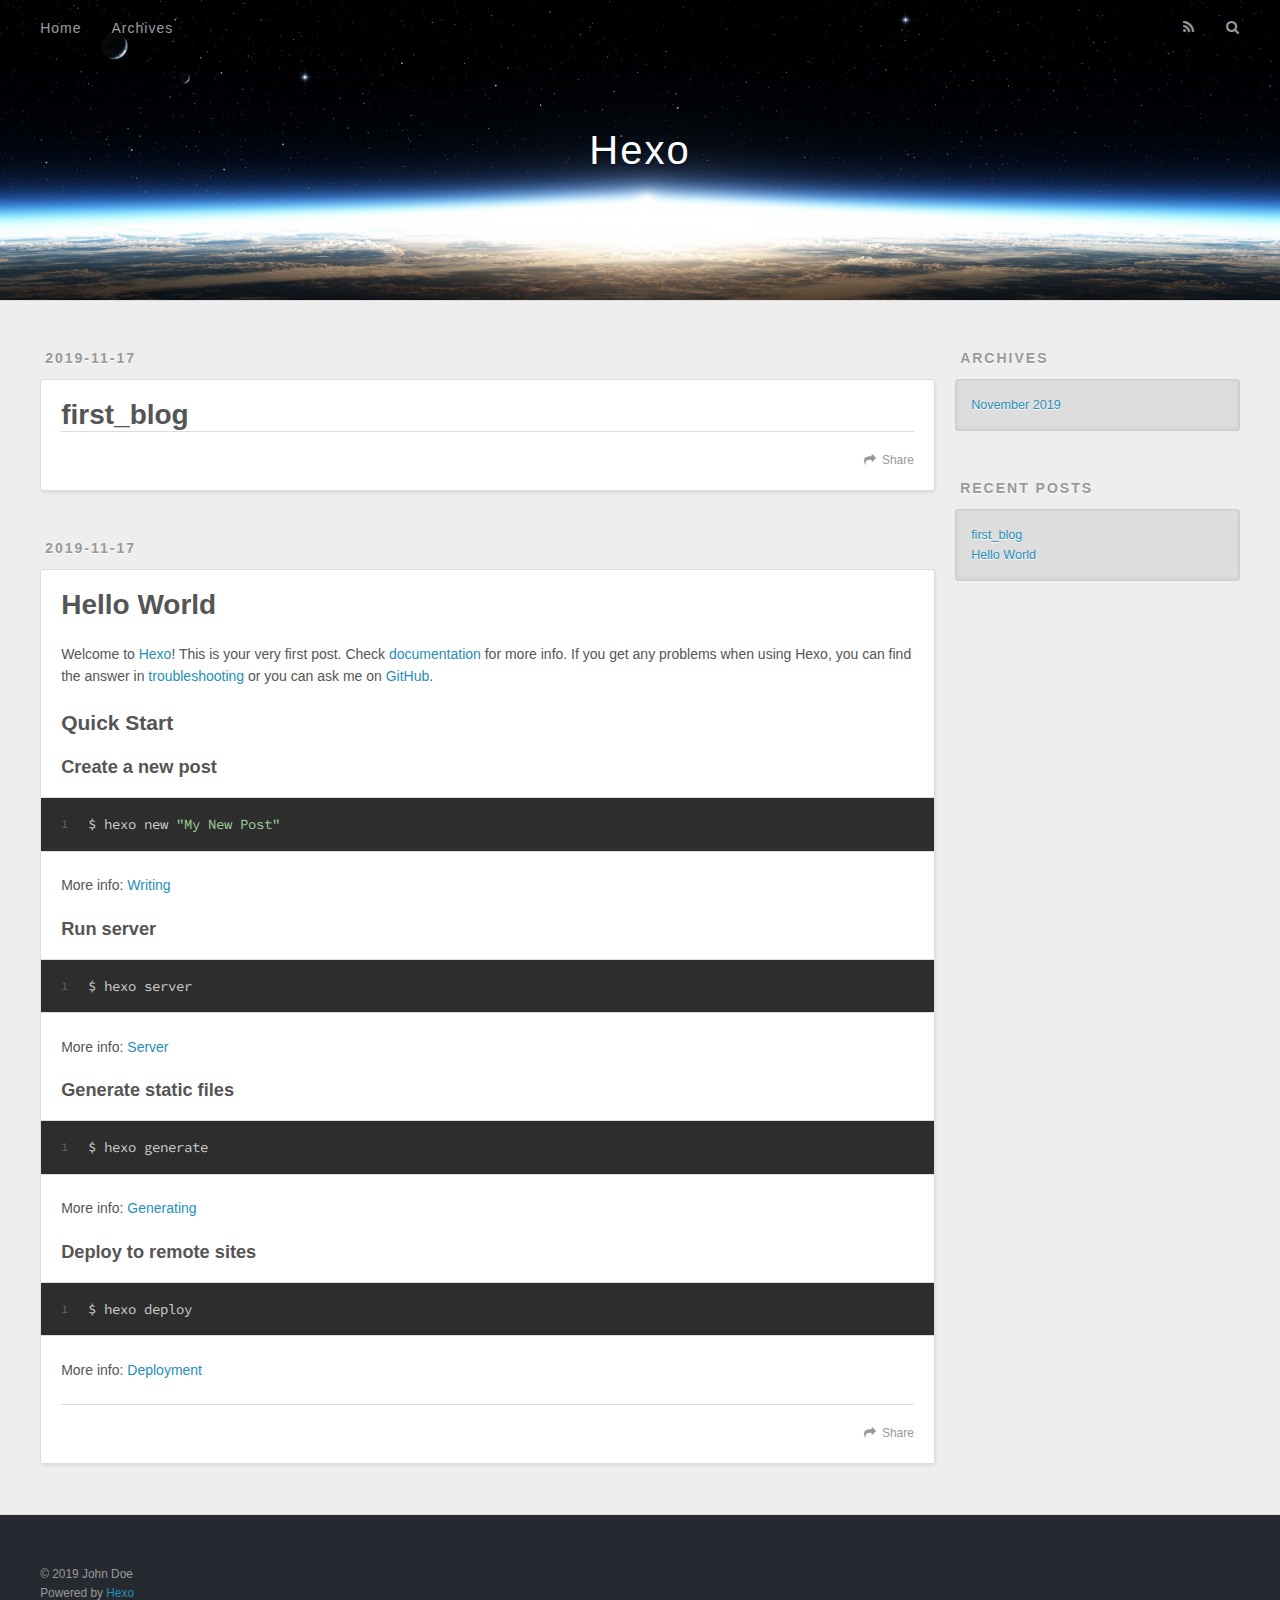
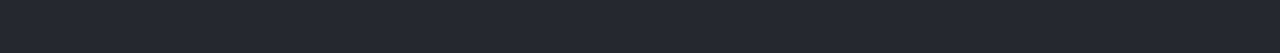
==== index.html @ aa7d90d6 "Site updated: 2019-11-17 22:08:41" ====
<!DOCTYPE html>
<html>
<head>
  <meta charset="utf-8">
  

  
  <title>Hexo</title>
  <meta name="viewport" content="width=device-width, initial-scale=1, maximum-scale=1">
  <meta property="og:type" content="website">
<meta property="og:title" content="Hexo">
<meta property="og:url" content="http:&#x2F;&#x2F;yoursite.com&#x2F;index.html">
<meta property="og:site_name" content="Hexo">
<meta property="og:locale" content="en">
<meta name="twitter:card" content="summary">
  
    <link rel="alternate" href="/atom.xml" title="Hexo" type="application/atom+xml">
  
  
    <link rel="icon" href="/favicon.png">
  
  
    <link href="//fonts.googleapis.com/css?family=Source+Code+Pro" rel="stylesheet" type="text/css">
  
  <link rel="stylesheet" href="/css/style.css">
</head>

<body>
  <div id="container">
    <div id="wrap">
      <header id="header">
  <div id="banner"></div>
  <div id="header-outer" class="outer">
    <div id="header-title" class="inner">
      <h1 id="logo-wrap">
        <a href="/" id="logo">Hexo</a>
      </h1>
      
    </div>
    <div id="header-inner" class="inner">
      <nav id="main-nav">
        <a id="main-nav-toggle" class="nav-icon"></a>
        
          <a class="main-nav-link" href="/">Home</a>
        
          <a class="main-nav-link" href="/archives">Archives</a>
        
      </nav>
      <nav id="sub-nav">
        
          <a id="nav-rss-link" class="nav-icon" href="/atom.xml" title="RSS Feed"></a>
        
        <a id="nav-search-btn" class="nav-icon" title="Search"></a>
      </nav>
      <div id="search-form-wrap">
        <form action="//google.com/search" method="get" accept-charset="UTF-8" class="search-form"><input type="search" name="q" class="search-form-input" placeholder="Search"><button type="submit" class="search-form-submit">&#xF002;</button><input type="hidden" name="sitesearch" value="http://yoursite.com"></form>
      </div>
    </div>
  </div>
</header>
      <div class="outer">
        <section id="main">
  
    <article id="post-first-blog" class="article article-type-post" itemscope itemprop="blogPost">
  <div class="article-meta">
    <a href="/2019/11/17/first-blog/" class="article-date">
  <time datetime="2019-11-17T14:02:09.000Z" itemprop="datePublished">2019-11-17</time>
</a>
    
  </div>
  <div class="article-inner">
    
    
      <header class="article-header">
        
  
    <h1 itemprop="name">
      <a class="article-title" href="/2019/11/17/first-blog/">first_blog</a>
    </h1>
  

      </header>
    
    <div class="article-entry" itemprop="articleBody">
      
        
      
    </div>
    <footer class="article-footer">
      <a data-url="http://yoursite.com/2019/11/17/first-blog/" data-id="ck332sfw600000kv4h3gn9jow" class="article-share-link">Share</a>
      
      
    </footer>
  </div>
  
</article>


  
    <article id="post-hello-world" class="article article-type-post" itemscope itemprop="blogPost">
  <div class="article-meta">
    <a href="/2019/11/17/hello-world/" class="article-date">
  <time datetime="2019-11-17T09:10:53.852Z" itemprop="datePublished">2019-11-17</time>
</a>
    
  </div>
  <div class="article-inner">
    
    
      <header class="article-header">
        
  
    <h1 itemprop="name">
      <a class="article-title" href="/2019/11/17/hello-world/">Hello World</a>
    </h1>
  

      </header>
    
    <div class="article-entry" itemprop="articleBody">
      
        <p>Welcome to <a href="https://hexo.io/" target="_blank" rel="noopener">Hexo</a>! This is your very first post. Check <a href="https://hexo.io/docs/" target="_blank" rel="noopener">documentation</a> for more info. If you get any problems when using Hexo, you can find the answer in <a href="https://hexo.io/docs/troubleshooting.html" target="_blank" rel="noopener">troubleshooting</a> or you can ask me on <a href="https://github.com/hexojs/hexo/issues" target="_blank" rel="noopener">GitHub</a>.</p>
<h2 id="Quick-Start"><a href="#Quick-Start" class="headerlink" title="Quick Start"></a>Quick Start</h2><h3 id="Create-a-new-post"><a href="#Create-a-new-post" class="headerlink" title="Create a new post"></a>Create a new post</h3><figure class="highlight bash"><table><tr><td class="gutter"><pre><span class="line">1</span><br></pre></td><td class="code"><pre><span class="line">$ hexo new <span class="string">"My New Post"</span></span><br></pre></td></tr></table></figure>

<p>More info: <a href="https://hexo.io/docs/writing.html" target="_blank" rel="noopener">Writing</a></p>
<h3 id="Run-server"><a href="#Run-server" class="headerlink" title="Run server"></a>Run server</h3><figure class="highlight bash"><table><tr><td class="gutter"><pre><span class="line">1</span><br></pre></td><td class="code"><pre><span class="line">$ hexo server</span><br></pre></td></tr></table></figure>

<p>More info: <a href="https://hexo.io/docs/server.html" target="_blank" rel="noopener">Server</a></p>
<h3 id="Generate-static-files"><a href="#Generate-static-files" class="headerlink" title="Generate static files"></a>Generate static files</h3><figure class="highlight bash"><table><tr><td class="gutter"><pre><span class="line">1</span><br></pre></td><td class="code"><pre><span class="line">$ hexo generate</span><br></pre></td></tr></table></figure>

<p>More info: <a href="https://hexo.io/docs/generating.html" target="_blank" rel="noopener">Generating</a></p>
<h3 id="Deploy-to-remote-sites"><a href="#Deploy-to-remote-sites" class="headerlink" title="Deploy to remote sites"></a>Deploy to remote sites</h3><figure class="highlight bash"><table><tr><td class="gutter"><pre><span class="line">1</span><br></pre></td><td class="code"><pre><span class="line">$ hexo deploy</span><br></pre></td></tr></table></figure>

<p>More info: <a href="https://hexo.io/docs/one-command-deployment.html" target="_blank" rel="noopener">Deployment</a></p>

      
    </div>
    <footer class="article-footer">
      <a data-url="http://yoursite.com/2019/11/17/hello-world/" data-id="ck332sfwg00010kv4aw17hca2" class="article-share-link">Share</a>
      
      
    </footer>
  </div>
  
</article>


  


</section>
        
          <aside id="sidebar">
  
    

  
    

  
    
  
    
  <div class="widget-wrap">
    <h3 class="widget-title">Archives</h3>
    <div class="widget">
      <ul class="archive-list"><li class="archive-list-item"><a class="archive-list-link" href="/archives/2019/11/">November 2019</a></li></ul>
    </div>
  </div>


  
    
  <div class="widget-wrap">
    <h3 class="widget-title">Recent Posts</h3>
    <div class="widget">
      <ul>
        
          <li>
            <a href="/2019/11/17/first-blog/">first_blog</a>
          </li>
        
          <li>
            <a href="/2019/11/17/hello-world/">Hello World</a>
          </li>
        
      </ul>
    </div>
  </div>

  
</aside>
        
      </div>
      <footer id="footer">
  
  <div class="outer">
    <div id="footer-info" class="inner">
      &copy; 2019 John Doe<br>
      Powered by <a href="http://hexo.io/" target="_blank">Hexo</a>
    </div>
  </div>
</footer>
    </div>
    <nav id="mobile-nav">
  
    <a href="/" class="mobile-nav-link">Home</a>
  
    <a href="/archives" class="mobile-nav-link">Archives</a>
  
</nav>
    

<script src="//ajax.googleapis.com/ajax/libs/jquery/2.0.3/jquery.min.js"></script>


  <link rel="stylesheet" href="/fancybox/jquery.fancybox.css">
  <script src="/fancybox/jquery.fancybox.pack.js"></script>


<script src="/js/script.js"></script>



  </div>
</body>
</html>
---- css/style.css ----
body {
  width: 100%;
}
body:before,
body:after {
  content: "";
  display: table;
}
body:after {
  clear: both;
}
html,
body,
div,
span,
applet,
object,
iframe,
h1,
h2,
h3,
h4,
h5,
h6,
p,
blockquote,
pre,
a,
abbr,
acronym,
address,
big,
cite,
code,
del,
dfn,
em,
img,
ins,
kbd,
q,
s,
samp,
small,
strike,
strong,
sub,
sup,
tt,
var,
dl,
dt,
dd,
ol,
ul,
li,
fieldset,
form,
label,
legend,
table,
caption,
tbody,
tfoot,
thead,
tr,
th,
td {
  margin: 0;
  padding: 0;
  border: 0;
  outline: 0;
  font-weight: inherit;
  font-style: inherit;
  font-family: inherit;
  font-size: 100%;
  vertical-align: baseline;
}
body {
  line-height: 1;
  color: #000;
  background: #fff;
}
ol,
ul {
  list-style: none;
}
table {
  border-collapse: separate;
  border-spacing: 0;
  vertical-align: middle;
}
caption,
th,
td {
  text-align: left;
  font-weight: normal;
  vertical-align: middle;
}
a img {
  border: none;
}
input,
button {
  margin: 0;
  padding: 0;
}
input::-moz-focus-inner,
button::-moz-focus-inner {
  border: 0;
  padding: 0;
}
@font-face {
  font-family: FontAwesome;
  font-style: normal;
  font-weight: normal;
  src: url("fonts/fontawesome-webfont.eot?v=#4.0.3");
  src: url("fonts/fontawesome-webfont.eot?#iefix&v=#4.0.3") format("embedded-opentype"), url("fonts/fontawesome-webfont.woff?v=#4.0.3") format("woff"), url("fonts/fontawesome-webfont.ttf?v=#4.0.3") format("truetype"), url("fonts/fontawesome-webfont.svg#fontawesomeregular?v=#4.0.3") format("svg");
}
html,
body,
#container {
  height: 100%;
}
body {
  background: #eee;
  font: 14px -apple-system, BlinkMacSystemFont, "Segoe UI", "Roboto", "Oxygen", "Ubuntu", "Cantarell", "Fira Sans", "Droid Sans", "Helvetica Neue", sans-serif;
  -webkit-text-size-adjust: 100%;
}
.outer {
  max-width: 1220px;
  margin: 0 auto;
  padding: 0 20px;
}
.outer:before,
.outer:after {
  content: "";
  display: table;
}
.outer:after {
  clear: both;
}
.inner {
  display: inline;
  float: left;
  width: 98.33333333333333%;
  margin: 0 0.833333333333333%;
}
.left,
.alignleft {
  float: left;
}
.right,
.alignright {
  float: right;
}
.clear {
  clear: both;
}
#container {
  position: relative;
}
.mobile-nav-on {
  overflow: hidden;
}
#wrap {
  height: 100%;
  width: 100%;
  position: absolute;
  top: 0;
  left: 0;
  -webkit-transition: 0.2s ease-out;
  -moz-transition: 0.2s ease-out;
  -ms-transition: 0.2s ease-out;
  transition: 0.2s ease-out;
  z-index: 1;
  background: #eee;
}
.mobile-nav-on #wrap {
  left: 280px;
}
@media screen and (min-width: 768px) {
  #main {
    display: inline;
    float: left;
    width: 73.33333333333333%;
    margin: 0 0.833333333333333%;
  }
}
.article-date,
.article-category-link,
.archive-year,
.widget-title {
  text-decoration: none;
  text-transform: uppercase;
  letter-spacing: 2px;
  color: #999;
  margin-bottom: 1em;
  margin-left: 5px;
  line-height: 1em;
  text-shadow: 0 1px #fff;
  font-weight: bold;
}
.article-inner,
.archive-article-inner {
  background: #fff;
  -webkit-box-shadow: 1px 2px 3px #ddd;
  box-shadow: 1px 2px 3px #ddd;
  border: 1px solid #ddd;
  border-radius: 3px;
}
.article-entry h1,
.widget h1 {
  font-size: 2em;
}
.article-entry h2,
.widget h2 {
  font-size: 1.5em;
}
.article-entry h3,
.widget h3 {
  font-size: 1.3em;
}
.article-entry h4,
.widget h4 {
  font-size: 1.2em;
}
.article-entry h5,
.widget h5 {
  font-size: 1em;
}
.article-entry h6,
.widget h6 {
  font-size: 1em;
  color: #999;
}
.article-entry hr,
.widget hr {
  border: 1px dashed #ddd;
}
.article-entry strong,
.widget strong {
  font-weight: bold;
}
.article-entry em,
.widget em,
.article-entry cite,
.widget cite {
  font-style: italic;
}
.article-entry sup,
.widget sup,
.article-entry sub,
.widget sub {
  font-size: 0.75em;
  line-height: 0;
  position: relative;
  vertical-align: baseline;
}
.article-entry sup,
.widget sup {
  top: -0.5em;
}
.article-entry sub,
.widget sub {
  bottom: -0.2em;
}
.article-entry small,
.widget small {
  font-size: 0.85em;
}
.article-entry acronym,
.widget acronym,
.article-entry abbr,
.widget abbr {
  border-bottom: 1px dotted;
}
.article-entry ul,
.widget ul,
.article-entry ol,
.widget ol,
.article-entry dl,
.widget dl {
  margin: 0 20px;
  line-height: 1.6em;
}
.article-entry ul ul,
.widget ul ul,
.article-entry ol ul,
.widget ol ul,
.article-entry ul ol,
.widget ul ol,
.article-entry ol ol,
.widget ol ol {
  margin-top: 0;
  margin-bottom: 0;
}
.article-entry ul,
.widget ul {
  list-style: disc;
}
.article-entry ol,
.widget ol {
  list-style: decimal;
}
.article-entry dt,
.widget dt {
  font-weight: bold;
}
#header {
  height: 300px;
  position: relative;
  border-bottom: 1px solid #ddd;
}
#header:before,
#header:after {
  content: "";
  position: absolute;
  left: 0;
  right: 0;
  height: 40px;
}
#header:before {
  top: 0;
  background: -webkit-linear-gradient(rgba(0,0,0,0.2), transparent);
  background: -moz-linear-gradient(rgba(0,0,0,0.2), transparent);
  background: -ms-linear-gradient(rgba(0,0,0,0.2), transparent);
  background: linear-gradient(rgba(0,0,0,0.2), transparent);
}
#header:after {
  bottom: 0;
  background: -webkit-linear-gradient(transparent, rgba(0,0,0,0.2));
  background: -moz-linear-gradient(transparent, rgba(0,0,0,0.2));
  background: -ms-linear-gradient(transparent, rgba(0,0,0,0.2));
  background: linear-gradient(transparent, rgba(0,0,0,0.2));
}
#header-outer {
  height: 100%;
  position: relative;
}
#header-inner {
  position: relative;
  overflow: hidden;
}
#banner {
  position: absolute;
  top: 0;
  left: 0;
  width: 100%;
  height: 100%;
  background: url("images/banner.jpg") center #000;
  -webkit-background-size: cover;
  -moz-background-size: cover;
  background-size: cover;
  z-index: -1;
}
#header-title {
  text-align: center;
  height: 40px;
  position: absolute;
  top: 50%;
  left: 0;
  margin-top: -20px;
}
#logo,
#subtitle {
  text-decoration: none;
  color: #fff;
  font-weight: 300;
  text-shadow: 0 1px 4px rgba(0,0,0,0.3);
}
#logo {
  font-size: 40px;
  line-height: 40px;
  letter-spacing: 2px;
}
#subtitle {
  font-size: 16px;
  line-height: 16px;
  letter-spacing: 1px;
}
#subtitle-wrap {
  margin-top: 16px;
}
#main-nav {
  float: left;
  margin-left: -15px;
}
.nav-icon,
.main-nav-link {
  float: left;
  color: #fff;
  opacity: 0.6;
  text-decoration: none;
  text-shadow: 0 1px rgba(0,0,0,0.2);
  -webkit-transition: opacity 0.2s;
  -moz-transition: opacity 0.2s;
  -ms-transition: opacity 0.2s;
  transition: opacity 0.2s;
  display: block;
  padding: 20px 15px;
}
.nav-icon:hover,
.main-nav-link:hover {
  opacity: 1;
}
.nav-icon {
  font-family: FontAwesome;
  text-align: center;
  font-size: 14px;
  width: 14px;
  height: 14px;
  padding: 20px 15px;
  position: relative;
  cursor: pointer;
}
.main-nav-link {
  font-weight: 300;
  letter-spacing: 1px;
}
@media screen and (max-width: 479px) {
  .main-nav-link {
    display: none;
  }
}
#main-nav-toggle {
  display: none;
}
#main-nav-toggle:before {
  content: "\f0c9";
}
@media screen and (max-width: 479px) {
  #main-nav-toggle {
    display: block;
  }
}
#sub-nav {
  float: right;
  margin-right: -15px;
}
#nav-rss-link:before {
  content: "\f09e";
}
#nav-search-btn:before {
  content: "\f002";
}
#search-form-wrap {
  position: absolute;
  top: 15px;
  width: 150px;
  height: 30px;
  right: -150px;
  opacity: 0;
  -webkit-transition: 0.2s ease-out;
  -moz-transition: 0.2s ease-out;
  -ms-transition: 0.2s ease-out;
  transition: 0.2s ease-out;
}
#search-form-wrap.on {
  opacity: 1;
  right: 0;
}
@media screen and (max-width: 479px) {
  #search-form-wrap {
    width: 100%;
    right: -100%;
  }
}
.search-form {
  position: absolute;
  top: 0;
  left: 0;
  right: 0;
  background: #fff;
  padding: 5px 15px;
  border-radius: 15px;
  -webkit-box-shadow: 0 0 10px rgba(0,0,0,0.3);
  box-shadow: 0 0 10px rgba(0,0,0,0.3);
}
.search-form-input {
  border: none;
  background: none;
  color: #555;
  width: 100%;
  font: 13px -apple-system, BlinkMacSystemFont, "Segoe UI", "Roboto", "Oxygen", "Ubuntu", "Cantarell", "Fira Sans", "Droid Sans", "Helvetica Neue", sans-serif;
  outline: none;
}
.search-form-input::-webkit-search-results-decoration,
.search-form-input::-webkit-search-cancel-button {
  -webkit-appearance: none;
}
.search-form-submit {
  position: absolute;
  top: 50%;
  right: 10px;
  margin-top: -7px;
  font: 13px FontAwesome;
  border: none;
  background: none;
  color: #bbb;
  cursor: pointer;
}
.search-form-submit:hover,
.search-form-submit:focus {
  color: #777;
}
.article {
  margin: 50px 0;
}
.article-inner {
  overflow: hidden;
}
.article-meta:before,
.article-meta:after {
  content: "";
  display: table;
}
.article-meta:after {
  clear: both;
}
.article-date {
  float: left;
}
.article-category {
  float: left;
  line-height: 1em;
  color: #ccc;
  text-shadow: 0 1px #fff;
  margin-left: 8px;
}
.article-category:before {
  content: "\2022";
}
.article-category-link {
  margin: 0 12px 1em;
}
.article-header {
  padding: 20px 20px 0;
}
.article-title {
  text-decoration: none;
  font-size: 2em;
  font-weight: bold;
  color: #555;
  line-height: 1.1em;
  -webkit-transition: color 0.2s;
  -moz-transition: color 0.2s;
  -ms-transition: color 0.2s;
  transition: color 0.2s;
}
a.article-title:hover {
  color: #258fb8;
}
.article-entry {
  color: #555;
  padding: 0 20px;
}
.article-entry:before,
.article-entry:after {
  content: "";
  display: table;
}
.article-entry:after {
  clear: both;
}
.article-entry p,
.article-entry table {
  line-height: 1.6em;
  margin: 1.6em 0;
}
.article-entry h1,
.article-entry h2,
.article-entry h3,
.article-entry h4,
.article-entry h5,
.article-entry h6 {
  font-weight: bold;
}
.article-entry h1,
.article-entry h2,
.article-entry h3,
.article-entry h4,
.article-entry h5,
.article-entry h6 {
  line-height: 1.1em;
  margin: 1.1em 0;
}
.article-entry a {
  color: #258fb8;
  text-decoration: none;
}
.article-entry a:hover {
  text-decoration: underline;
}
.article-entry ul,
.article-entry ol,
.article-entry dl {
  margin-top: 1.6em;
  margin-bottom: 1.6em;
}
.article-entry img,
.article-entry video {
  max-width: 100%;
  height: auto;
  display: block;
  margin: auto;
}
.article-entry iframe {
  border: none;
}
.article-entry table {
  width: 100%;
  border-collapse: collapse;
  border-spacing: 0;
}
.article-entry th {
  font-weight: bold;
  border-bottom: 3px solid #ddd;
  padding-bottom: 0.5em;
}
.article-entry td {
  border-bottom: 1px solid #ddd;
  padding: 10px 0;
}
.article-entry blockquote {
  font-family: Georgia, "Times New Roman", serif;
  font-size: 1.4em;
  margin: 1.6em 20px;
  text-align: center;
}
.article-entry blockquote footer {
  font-size: 14px;
  margin: 1.6em 0;
  font-family: -apple-system, BlinkMacSystemFont, "Segoe UI", "Roboto", "Oxygen", "Ubuntu", "Cantarell", "Fira Sans", "Droid Sans", "Helvetica Neue", sans-serif;
}
.article-entry blockquote footer cite:before {
  content: "—";
  padding: 0 0.5em;
}
.article-entry .pullquote {
  text-align: left;
  width: 45%;
  margin: 0;
}
.article-entry .pullquote.left {
  margin-left: 0.5em;
  margin-right: 1em;
}
.article-entry .pullquote.right {
  margin-right: 0.5em;
  margin-left: 1em;
}
.article-entry .caption {
  color: #999;
  display: block;
  font-size: 0.9em;
  margin-top: 0.5em;
  position: relative;
  text-align: center;
}
.article-entry .video-container {
  position: relative;
  padding-top: 56.25%;
  height: 0;
  overflow: hidden;
}
.article-entry .video-container iframe,
.article-entry .video-container object,
.article-entry .video-container embed {
  position: absolute;
  top: 0;
  left: 0;
  width: 100%;
  height: 100%;
  margin-top: 0;
}
.article-more-link a {
  display: inline-block;
  line-height: 1em;
  padding: 6px 15px;
  border-radius: 15px;
  background: #eee;
  color: #999;
  text-shadow: 0 1px #fff;
  text-decoration: none;
}
.article-more-link a:hover {
  background: #258fb8;
  color: #fff;
  text-decoration: none;
  text-shadow: 0 1px #1e7293;
}
.article-footer {
  font-size: 0.85em;
  line-height: 1.6em;
  border-top: 1px solid #ddd;
  padding-top: 1.6em;
  margin: 0 20px 20px;
}
.article-footer:before,
.article-footer:after {
  content: "";
  display: table;
}
.article-footer:after {
  clear: both;
}
.article-footer a {
  color: #999;
  text-decoration: none;
}
.article-footer a:hover {
  color: #555;
}
.article-tag-list-item {
  float: left;
  margin-right: 10px;
}
.article-tag-list-link:before {
  content: "#";
}
.article-comment-link {
  float: right;
}
.article-comment-link:before {
  content: "\f075";
  font-family: FontAwesome;
  padding-right: 8px;
}
.article-share-link {
  cursor: pointer;
  float: right;
  margin-left: 20px;
}
.article-share-link:before {
  content: "\f064";
  font-family: FontAwesome;
  padding-right: 6px;
}
#article-nav {
  position: relative;
}
#article-nav:before,
#article-nav:after {
  content: "";
  display: table;
}
#article-nav:after {
  clear: both;
}
@media screen and (min-width: 768px) {
  #article-nav {
    margin: 50px 0;
  }
  #article-nav:before {
    width: 8px;
    height: 8px;
    position: absolute;
    top: 50%;
    left: 50%;
    margin-top: -4px;
    margin-left: -4px;
    content: "";
    border-radius: 50%;
    background: #ddd;
    -webkit-box-shadow: 0 1px 2px #fff;
    box-shadow: 0 1px 2px #fff;
  }
}
.article-nav-link-wrap {
  text-decoration: none;
  text-shadow: 0 1px #fff;
  color: #999;
  -webkit-box-sizing: border-box;
  -moz-box-sizing: border-box;
  box-sizing: border-box;
  margin-top: 50px;
  text-align: center;
  display: block;
}
.article-nav-link-wrap:hover {
  color: #555;
}
@media screen and (min-width: 768px) {
  .article-nav-link-wrap {
    width: 50%;
    margin-top: 0;
  }
}
@media screen and (min-width: 768px) {
  #article-nav-newer {
    float: left;
    text-align: right;
    padding-right: 20px;
  }
}
@media screen and (min-width: 768px) {
  #article-nav-older {
    float: right;
    text-align: left;
    padding-left: 20px;
  }
}
.article-nav-caption {
  text-transform: uppercase;
  letter-spacing: 2px;
  color: #ddd;
  line-height: 1em;
  font-weight: bold;
}
#article-nav-newer .article-nav-caption {
  margin-right: -2px;
}
.article-nav-title {
  font-size: 0.85em;
  line-height: 1.6em;
  margin-top: 0.5em;
}
.article-share-box {
  position: absolute;
  display: none;
  background: #fff;
  -webkit-box-shadow: 1px 2px 10px rgba(0,0,0,0.2);
  box-shadow: 1px 2px 10px rgba(0,0,0,0.2);
  border-radius: 3px;
  margin-left: -145px;
  overflow: hidden;
  z-index: 1;
}
.article-share-box.on {
  display: block;
}
.article-share-input {
  width: 100%;
  background: none;
  -webkit-box-sizing: border-box;
  -moz-box-sizing: border-box;
  box-sizing: border-box;
  font: 14px -apple-system, BlinkMacSystemFont, "Segoe UI", "Roboto", "Oxygen", "Ubuntu", "Cantarell", "Fira Sans", "Droid Sans", "Helvetica Neue", sans-serif;
  padding: 0 15px;
  color: #555;
  outline: none;
  border: 1px solid #ddd;
  border-radius: 3px 3px 0 0;
  height: 36px;
  line-height: 36px;
}
.article-share-links {
  background: #eee;
}
.article-share-links:before,
.article-share-links:after {
  content: "";
  display: table;
}
.article-share-links:after {
  clear: both;
}
.article-share-twitter,
.article-share-facebook,
.article-share-pinterest,
.article-share-google {
  width: 50px;
  height: 36px;
  display: block;
  float: left;
  position: relative;
  color: #999;
  text-shadow: 0 1px #fff;
}
.article-share-twitter:before,
.article-share-facebook:before,
.article-share-pinterest:before,
.article-share-google:before {
  font-size: 20px;
  font-family: FontAwesome;
  width: 20px;
  height: 20px;
  position: absolute;
  top: 50%;
  left: 50%;
  margin-top: -10px;
  margin-left: -10px;
  text-align: center;
}
.article-share-twitter:hover,
.article-share-facebook:hover,
.article-share-pinterest:hover,
.article-share-google:hover {
  color: #fff;
}
.article-share-twitter:before {
  content: "\f099";
}
.article-share-twitter:hover {
  background: #00aced;
  text-shadow: 0 1px #008abe;
}
.article-share-facebook:before {
  content: "\f09a";
}
.article-share-facebook:hover {
  background: #3b5998;
  text-shadow: 0 1px #2f477a;
}
.article-share-pinterest:before {
  content: "\f0d2";
}
.article-share-pinterest:hover {
  background: #cb2027;
  text-shadow: 0 1px #a21a1f;
}
.article-share-google:before {
  content: "\f0d5";
}
.article-share-google:hover {
  background: #dd4b39;
  text-shadow: 0 1px #be3221;
}
.article-gallery {
  background: #000;
  position: relative;
}
.article-gallery-photos {
  position: relative;
  overflow: hidden;
}
.article-gallery-img {
  display: none;
  max-width: 100%;
}
.article-gallery-img:first-child {
  display: block;
}
.article-gallery-img.loaded {
  position: absolute;
  display: block;
}
.article-gallery-img img {
  display: block;
  max-width: 100%;
  margin: 0 auto;
}
#comments {
  background: #fff;
  -webkit-box-shadow: 1px 2px 3px #ddd;
  box-shadow: 1px 2px 3px #ddd;
  padding: 20px;
  border: 1px solid #ddd;
  border-radius: 3px;
  margin: 50px 0;
}
#comments a {
  color: #258fb8;
}
.archives-wrap {
  margin: 50px 0;
}
.archives:before,
.archives:after {
  content: "";
  display: table;
}
.archives:after {
  clear: both;
}
.archive-year-wrap {
  margin-bottom: 1em;
}
.archives {
  -webkit-column-gap: 10px;
  -moz-column-gap: 10px;
  column-gap: 10px;
}
@media screen and (min-width: 480px) and (max-width: 767px) {
  .archives {
    -webkit-column-count: 2;
    -moz-column-count: 2;
    column-count: 2;
  }
}
@media screen and (min-width: 768px) {
  .archives {
    -webkit-column-count: 3;
    -moz-column-count: 3;
    column-count: 3;
  }
}
.archive-article {
  -webkit-column-break-inside: avoid;
  page-break-inside: avoid;
  overflow: hidden;
  break-inside: avoid-column;
}
.archive-article-inner {
  padding: 10px;
  margin-bottom: 15px;
}
.archive-article-title {
  text-decoration: none;
  font-weight: bold;
  color: #555;
  -webkit-transition: color 0.2s;
  -moz-transition: color 0.2s;
  -ms-transition: color 0.2s;
  transition: color 0.2s;
  line-height: 1.6em;
}
.archive-article-title:hover {
  color: #258fb8;
}
.archive-article-footer {
  margin-top: 1em;
}
.archive-article-date {
  color: #999;
  text-decoration: none;
  font-size: 0.85em;
  line-height: 1em;
  margin-bottom: 0.5em;
  display: block;
}
#page-nav {
  margin: 50px auto;
  background: #fff;
  -webkit-box-shadow: 1px 2px 3px #ddd;
  box-shadow: 1px 2px 3px #ddd;
  border: 1px solid #ddd;
  border-radius: 3px;
  text-align: center;
  color: #999;
  overflow: hidden;
}
#page-nav:before,
#page-nav:after {
  content: "";
  display: table;
}
#page-nav:after {
  clear: both;
}
#page-nav a,
#page-nav span {
  padding: 10px 20px;
  line-height: 1;
  height: 2ex;
}
#page-nav a {
  color: #999;
  text-decoration: none;
}
#page-nav a:hover {
  background: #999;
  color: #fff;
}
#page-nav .prev {
  float: left;
}
#page-nav .next {
  float: right;
}
#page-nav .page-number {
  display: inline-block;
}
@media screen and (max-width: 479px) {
  #page-nav .page-number {
    display: none;
  }
}
#page-nav .current {
  color: #555;
  font-weight: bold;
}
#page-nav .space {
  color: #ddd;
}
#footer {
  background: #262a30;
  padding: 50px 0;
  border-top: 1px solid #ddd;
  color: #999;
}
#footer a {
  color: #258fb8;
  text-decoration: none;
}
#footer a:hover {
  text-decoration: underline;
}
#footer-info {
  line-height: 1.6em;
  font-size: 0.85em;
}
.article-entry pre,
.article-entry .highlight {
  background: #2d2d2d;
  margin: 0 -20px;
  padding: 15px 20px;
  border-style: solid;
  border-color: #ddd;
  border-width: 1px 0;
  overflow: auto;
  color: #ccc;
  line-height: 22.400000000000002px;
}
.article-entry .highlight .gutter pre,
.article-entry .gist .gist-file .gist-data .line-numbers {
  color: #666;
  font-size: 0.85em;
}
.article-entry pre,
.article-entry code {
  font-family: "Source Code Pro", Consolas, Monaco, Menlo, Consolas, monospace;
}
.article-entry code {
  background: #eee;
  text-shadow: 0 1px #fff;
  padding: 0 0.3em;
}
.article-entry pre code {
  background: none;
  text-shadow: none;
  padding: 0;
}
.article-entry .highlight pre {
  border: none;
  margin: 0;
  padding: 0;
}
.article-entry .highlight table {
  margin: 0;
  width: auto;
}
.article-entry .highlight td {
  border: none;
  padding: 0;
}
.article-entry .highlight figcaption {
  font-size: 0.85em;
  color: #999;
  line-height: 1em;
  margin-bottom: 1em;
}
.article-entry .highlight figcaption:before,
.article-entry .highlight figcaption:after {
  content: "";
  display: table;
}
.article-entry .highlight figcaption:after {
  clear: both;
}
.article-entry .highlight figcaption a {
  float: right;
}
.article-entry .highlight .gutter pre {
  text-align: right;
  padding-right: 20px;
}
.article-entry .highlight .line {
  height: 22.400000000000002px;
}
.article-entry .highlight .line.marked {
  background: #515151;
}
.article-entry .gist {
  margin: 0 -20px;
  border-style: solid;
  border-color: #ddd;
  border-width: 1px 0;
  background: #2d2d2d;
  padding: 15px 20px 15px 0;
}
.article-entry .gist .gist-file {
  border: none;
  font-family: "Source Code Pro", Consolas, Monaco, Menlo, Consolas, monospace;
  margin: 0;
}
.article-entry .gist .gist-file .gist-data {
  background: none;
  border: none;
}
.article-entry .gist .gist-file .gist-data .line-numbers {
  background: none;
  border: none;
  padding: 0 20px 0 0;
}
.article-entry .gist .gist-file .gist-data .line-data {
  padding: 0 !important;
}
.article-entry .gist .gist-file .highlight {
  margin: 0;
  padding: 0;
  border: none;
}
.article-entry .gist .gist-file .gist-meta {
  background: #2d2d2d;
  color: #999;
  font: 0.85em -apple-system, BlinkMacSystemFont, "Segoe UI", "Roboto", "Oxygen", "Ubuntu", "Cantarell", "Fira Sans", "Droid Sans", "Helvetica Neue", sans-serif;
  text-shadow: 0 0;
  padding: 0;
  margin-top: 1em;
  margin-left: 20px;
}
.article-entry .gist .gist-file .gist-meta a {
  color: #258fb8;
  font-weight: normal;
}
.article-entry .gist .gist-file .gist-meta a:hover {
  text-decoration: underline;
}
pre .comment,
pre .title {
  color: #999;
}
pre .variable,
pre .attribute,
pre .tag,
pre .regexp,
pre .ruby .constant,
pre .xml .tag .title,
pre .xml .pi,
pre .xml .doctype,
pre .html .doctype,
pre .css .id,
pre .css .class,
pre .css .pseudo {
  color: #f2777a;
}
pre .number,
pre .preprocessor,
pre .built_in,
pre .literal,
pre .params,
pre .constant {
  color: #f99157;
}
pre .class,
pre .ruby .class .title,
pre .css .rules .attribute {
  color: #9c9;
}
pre .string,
pre .value,
pre .inheritance,
pre .header,
pre .ruby .symbol,
pre .xml .cdata {
  color: #9c9;
}
pre .css .hexcolor {
  color: #6cc;
}
pre .function,
pre .python .decorator,
pre .python .title,
pre .ruby .function .title,
pre .ruby .title .keyword,
pre .perl .sub,
pre .javascript .title,
pre .coffeescript .title {
  color: #69c;
}
pre .keyword,
pre .javascript .function {
  color: #c9c;
}
@media screen and (max-width: 479px) {
  #mobile-nav {
    position: absolute;
    top: 0;
    left: 0;
    width: 280px;
    height: 100%;
    background: #191919;
    border-right: 1px solid #fff;
  }
}
@media screen and (max-width: 479px) {
  .mobile-nav-link {
    display: block;
    color: #999;
    text-decoration: none;
    padding: 15px 20px;
    font-weight: bold;
  }
  .mobile-nav-link:hover {
    color: #fff;
  }
}
@media screen and (min-width: 768px) {
  #sidebar {
    display: inline;
    float: left;
    width: 23.333333333333332%;
    margin: 0 0.833333333333333%;
  }
}
.widget-wrap {
  margin: 50px 0;
}
.widget {
  color: #777;
  text-shadow: 0 1px #fff;
  background: #ddd;
  -webkit-box-shadow: 0 -1px 4px #ccc inset;
  box-shadow: 0 -1px 4px #ccc inset;
  border: 1px solid #ccc;
  padding: 15px;
  border-radius: 3px;
}
.widget a {
  color: #258fb8;
  text-decoration: none;
}
.widget a:hover {
  text-decoration: underline;
}
.widget ul ul,
.widget ol ul,
.widget dl ul,
.widget ul ol,
.widget ol ol,
.widget dl ol,
.widget ul dl,
.widget ol dl,
.widget dl dl {
  margin-left: 15px;
  list-style: disc;
}
.widget {
  line-height: 1.6em;
  word-wrap: break-word;
  font-size: 0.9em;
}
.widget ul,
.widget ol {
  list-style: none;
  margin: 0;
}
.widget ul ul,
.widget ol ul,
.widget ul ol,
.widget ol ol {
  margin: 0 20px;
}
.widget ul ul,
.widget ol ul {
  list-style: disc;
}
.widget ul ol,
.widget ol ol {
  list-style: decimal;
}
.category-list-count,
.tag-list-count,
.archive-list-count {
  padding-left: 5px;
  color: #999;
  font-size: 0.85em;
}
.category-list-count:before,
.tag-list-count:before,
.archive-list-count:before {
  content: "(";
}
.category-list-count:after,
.tag-list-count:after,
.archive-list-count:after {
  content: ")";
}
.tagcloud a {
  margin-right: 5px;
  display: inline-block;
}
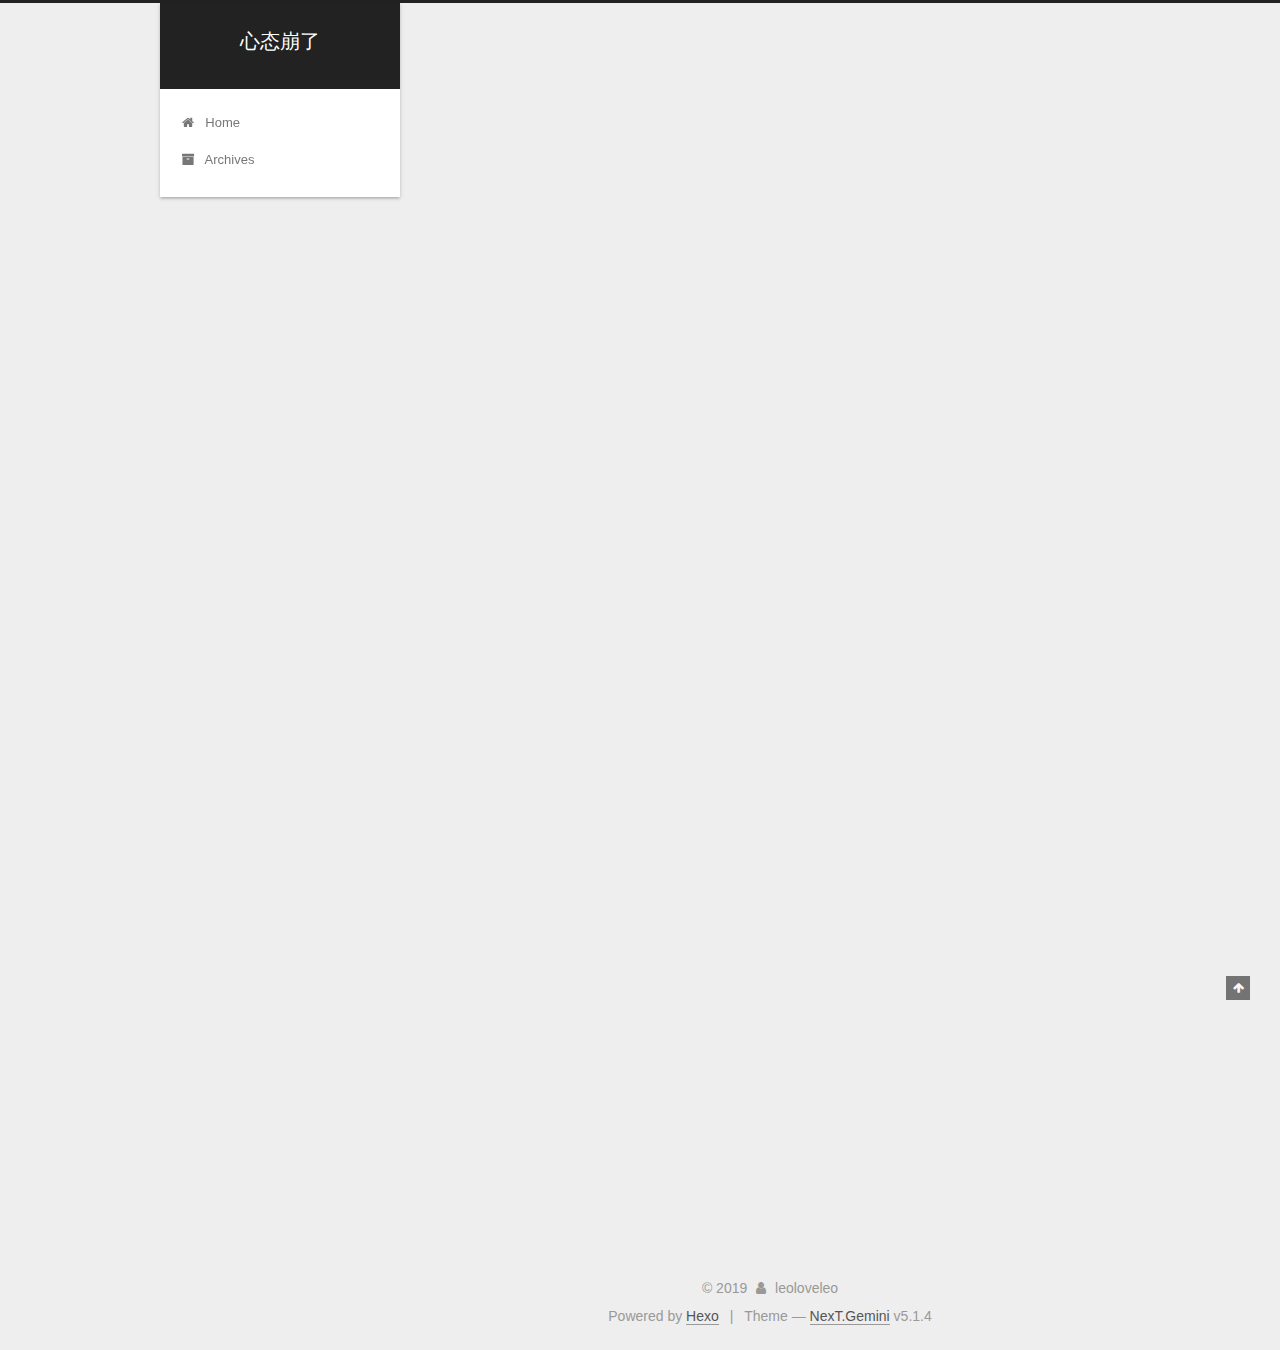
==== commit eaf6426d: "Site updated: 2019-11-17 23:42:50" ====
--- a/index.html
+++ b/index.html
@@ -1,227 +1,745 @@
 <!DOCTYPE html>
-<html>
+
+
+
+  
+
+
+<html class="theme-next gemini use-motion" lang="zh">
 <head>
-  <meta charset="utf-8">
-  
-
-  
-  <title>Hexo</title>
-  <meta name="viewport" content="width=device-width, initial-scale=1, maximum-scale=1">
-  <meta property="og:type" content="website">
-<meta property="og:title" content="Hexo">
+  <meta charset="UTF-8"/>
+<meta http-equiv="X-UA-Compatible" content="IE=edge" />
+<meta name="viewport" content="width=device-width, initial-scale=1, maximum-scale=1"/>
+<meta name="theme-color" content="#222">
+
+
+
+
+
+
+
+
+
+<meta http-equiv="Cache-Control" content="no-transform" />
+<meta http-equiv="Cache-Control" content="no-siteapp" />
+
+
+
+
+
+
+
+
+
+
+
+
+
+
+
+
+  
+  
+  <link href="/lib/fancybox/source/jquery.fancybox.css?v=2.1.5" rel="stylesheet" type="text/css" />
+
+
+
+
+
+
+
+<link href="/lib/font-awesome/css/font-awesome.min.css?v=4.6.2" rel="stylesheet" type="text/css" />
+
+<link href="/css/main.css?v=5.1.4" rel="stylesheet" type="text/css" />
+
+
+  <link rel="apple-touch-icon" sizes="180x180" href="/images/apple-touch-icon-next.png?v=5.1.4">
+
+
+  <link rel="icon" type="image/png" sizes="32x32" href="/images/favicon-32x32-next.png?v=5.1.4">
+
+
+  <link rel="icon" type="image/png" sizes="16x16" href="/images/favicon-16x16-next.png?v=5.1.4">
+
+
+  <link rel="mask-icon" href="/images/logo.svg?v=5.1.4" color="#222">
+
+
+
+
+
+  <meta name="keywords" content="Hexo, NexT" />
+
+
+
+
+
+
+
+
+
+
+<meta property="og:type" content="website">
+<meta property="og:title" content="心态崩了">
 <meta property="og:url" content="http:&#x2F;&#x2F;yoursite.com&#x2F;index.html">
-<meta property="og:site_name" content="Hexo">
-<meta property="og:locale" content="en">
+<meta property="og:site_name" content="心态崩了">
+<meta property="og:locale" content="zh">
 <meta name="twitter:card" content="summary">
-  
-    <link rel="alternate" href="/atom.xml" title="Hexo" type="application/atom+xml">
-  
-  
-    <link rel="icon" href="/favicon.png">
-  
-  
-    <link href="//fonts.googleapis.com/css?family=Source+Code+Pro" rel="stylesheet" type="text/css">
-  
-  <link rel="stylesheet" href="/css/style.css">
+
+
+
+<script type="text/javascript" id="hexo.configurations">
+  var NexT = window.NexT || {};
+  var CONFIG = {
+    root: '/',
+    scheme: 'Gemini',
+    version: '5.1.4',
+    sidebar: {"position":"left","display":"post","offset":12,"b2t":false,"scrollpercent":false,"onmobile":false},
+    fancybox: true,
+    tabs: true,
+    motion: {"enable":true,"async":false,"transition":{"post_block":"fadeIn","post_header":"slideDownIn","post_body":"slideDownIn","coll_header":"slideLeftIn","sidebar":"slideUpIn"}},
+    duoshuo: {
+      userId: '0',
+      author: 'Author'
+    },
+    algolia: {
+      applicationID: '',
+      apiKey: '',
+      indexName: '',
+      hits: {"per_page":10},
+      labels: {"input_placeholder":"Search for Posts","hits_empty":"We didn't find any results for the search: ${query}","hits_stats":"${hits} results found in ${time} ms"}
+    }
+  };
+</script>
+
+
+
+  <link rel="canonical" href="http://yoursite.com/"/>
+
+
+
+
+
+  <title>心态崩了</title>
+  
+
+
+
+
+
+
+
+
 </head>
 
-<body>
-  <div id="container">
-    <div id="wrap">
-      <header id="header">
-  <div id="banner"></div>
-  <div id="header-outer" class="outer">
-    <div id="header-title" class="inner">
-      <h1 id="logo-wrap">
-        <a href="/" id="logo">Hexo</a>
-      </h1>
-      
+<body itemscope itemtype="http://schema.org/WebPage" lang="zh">
+
+  
+  
+    
+  
+
+  <div class="container sidebar-position-left 
+  page-home">
+    <div class="headband"></div>
+
+    <header id="header" class="header" itemscope itemtype="http://schema.org/WPHeader">
+      <div class="header-inner"><div class="site-brand-wrapper">
+  <div class="site-meta ">
+    
+
+    <div class="custom-logo-site-title">
+      <a href="/"  class="brand" rel="start">
+        <span class="logo-line-before"><i></i></span>
+        <span class="site-title">心态崩了</span>
+        <span class="logo-line-after"><i></i></span>
+      </a>
     </div>
-    <div id="header-inner" class="inner">
-      <nav id="main-nav">
-        <a id="main-nav-toggle" class="nav-icon"></a>
-        
-          <a class="main-nav-link" href="/">Home</a>
-        
-          <a class="main-nav-link" href="/archives">Archives</a>
-        
-      </nav>
-      <nav id="sub-nav">
-        
-          <a id="nav-rss-link" class="nav-icon" href="/atom.xml" title="RSS Feed"></a>
-        
-        <a id="nav-search-btn" class="nav-icon" title="Search"></a>
-      </nav>
-      <div id="search-form-wrap">
-        <form action="//google.com/search" method="get" accept-charset="UTF-8" class="search-form"><input type="search" name="q" class="search-form-input" placeholder="Search"><button type="submit" class="search-form-submit">&#xF002;</button><input type="hidden" name="sitesearch" value="http://yoursite.com"></form>
-      </div>
+      
+        <p class="site-subtitle"></p>
+      
+  </div>
+
+  <div class="site-nav-toggle">
+    <button>
+      <span class="btn-bar"></span>
+      <span class="btn-bar"></span>
+      <span class="btn-bar"></span>
+    </button>
+  </div>
+</div>
+
+<nav class="site-nav">
+  
+
+  
+    <ul id="menu" class="menu">
+      
+        
+        <li class="menu-item menu-item-home">
+          <a href="/%20" rel="section">
+            
+              <i class="menu-item-icon fa fa-fw fa-home"></i> <br />
+            
+            Home
+          </a>
+        </li>
+      
+        
+        <li class="menu-item menu-item-archives">
+          <a href="/archives/%20" rel="section">
+            
+              <i class="menu-item-icon fa fa-fw fa-archive"></i> <br />
+            
+            Archives
+          </a>
+        </li>
+      
+
+      
+    </ul>
+  
+
+  
+</nav>
+
+
+
+ </div>
+    </header>
+
+    <main id="main" class="main">
+      <div class="main-inner">
+        <div class="content-wrap">
+          <div id="content" class="content">
+            
+  <section id="posts" class="posts-expand">
+    
+      
+
+  
+
+  
+  
+  
+
+  <article class="post post-type-normal" itemscope itemtype="http://schema.org/Article">
+  
+  
+  
+  <div class="post-block">
+    <link itemprop="mainEntityOfPage" href="http://yoursite.com/2019/11/17/first-blog/">
+
+    <span hidden itemprop="author" itemscope itemtype="http://schema.org/Person">
+      <meta itemprop="name" content="leoloveleo">
+      <meta itemprop="description" content="">
+      <meta itemprop="image" content="/images/avatar.gif">
+    </span>
+
+    <span hidden itemprop="publisher" itemscope itemtype="http://schema.org/Organization">
+      <meta itemprop="name" content="心态崩了">
+    </span>
+
+    
+      <header class="post-header">
+
+        
+        
+          <h1 class="post-title" itemprop="name headline">
+                
+                <a class="post-title-link" href="/2019/11/17/first-blog/" itemprop="url">first_blog</a></h1>
+        
+
+        <div class="post-meta">
+          <span class="post-time">
+            
+              <span class="post-meta-item-icon">
+                <i class="fa fa-calendar-o"></i>
+              </span>
+              
+                <span class="post-meta-item-text">Posted on</span>
+              
+              <time title="Post created" itemprop="dateCreated datePublished" datetime="2019-11-17T22:02:09+08:00">
+                2019-11-17
+              </time>
+            
+
+            
+
+            
+          </span>
+
+          
+
+          
+            
+          
+
+          
+          
+
+          
+
+          
+
+          
+
+        </div>
+      </header>
+    
+
+    
+    
+    
+    <div class="post-body" itemprop="articleBody">
+
+      
+      
+
+      
+        
+          
+            
+          
+        
+      
+    </div>
+    
+    
+    
+
+    
+
+    
+
+    
+
+    <footer class="post-footer">
+      
+
+      
+
+      
+
+      
+      
+        <div class="post-eof"></div>
+      
+    </footer>
+  </div>
+  
+  
+  
+  </article>
+
+
+    
+      
+
+  
+
+  
+  
+  
+
+  <article class="post post-type-normal" itemscope itemtype="http://schema.org/Article">
+  
+  
+  
+  <div class="post-block">
+    <link itemprop="mainEntityOfPage" href="http://yoursite.com/2019/11/17/hello-world/">
+
+    <span hidden itemprop="author" itemscope itemtype="http://schema.org/Person">
+      <meta itemprop="name" content="leoloveleo">
+      <meta itemprop="description" content="">
+      <meta itemprop="image" content="/images/avatar.gif">
+    </span>
+
+    <span hidden itemprop="publisher" itemscope itemtype="http://schema.org/Organization">
+      <meta itemprop="name" content="心态崩了">
+    </span>
+
+    
+      <header class="post-header">
+
+        
+        
+          <h1 class="post-title" itemprop="name headline">
+                
+                <a class="post-title-link" href="/2019/11/17/hello-world/" itemprop="url">Hello World</a></h1>
+        
+
+        <div class="post-meta">
+          <span class="post-time">
+            
+              <span class="post-meta-item-icon">
+                <i class="fa fa-calendar-o"></i>
+              </span>
+              
+                <span class="post-meta-item-text">Posted on</span>
+              
+              <time title="Post created" itemprop="dateCreated datePublished" datetime="2019-11-17T17:10:53+08:00">
+                2019-11-17
+              </time>
+            
+
+            
+
+            
+          </span>
+
+          
+
+          
+            
+          
+
+          
+          
+
+          
+
+          
+
+          
+
+        </div>
+      </header>
+    
+
+    
+    
+    
+    <div class="post-body" itemprop="articleBody">
+
+      
+      
+
+      
+        
+          
+            <p>Welcome to <a href="https://hexo.io/" target="_blank" rel="noopener">Hexo</a>! This is your very first post. Check <a href="https://hexo.io/docs/" target="_blank" rel="noopener">documentation</a> for more info. If you get any problems when using Hexo, you can find the answer in <a href="https://hexo.io/docs/troubleshooting.html" target="_blank" rel="noopener">troubleshooting</a> or you can ask me on <a href="https://github.com/hexojs/hexo/issues" target="_blank" rel="noopener">GitHub</a>.</p>
+<h2 id="Quick-Start"><a href="#Quick-Start" class="headerlink" title="Quick Start"></a>Quick Start</h2><h3 id="Create-a-new-post"><a href="#Create-a-new-post" class="headerlink" title="Create a new post"></a>Create a new post</h3><figure class="highlight bash"><table><tr><td class="gutter"><pre><span class="line">1</span><br></pre></td><td class="code"><pre><span class="line">$ hexo new <span class="string">"My New Post"</span></span><br></pre></td></tr></table></figure>
+
+<p>More info: <a href="https://hexo.io/docs/writing.html" target="_blank" rel="noopener">Writing</a></p>
+<h3 id="Run-server"><a href="#Run-server" class="headerlink" title="Run server"></a>Run server</h3><figure class="highlight bash"><table><tr><td class="gutter"><pre><span class="line">1</span><br></pre></td><td class="code"><pre><span class="line">$ hexo server</span><br></pre></td></tr></table></figure>
+
+<p>More info: <a href="https://hexo.io/docs/server.html" target="_blank" rel="noopener">Server</a></p>
+<h3 id="Generate-static-files"><a href="#Generate-static-files" class="headerlink" title="Generate static files"></a>Generate static files</h3><figure class="highlight bash"><table><tr><td class="gutter"><pre><span class="line">1</span><br></pre></td><td class="code"><pre><span class="line">$ hexo generate</span><br></pre></td></tr></table></figure>
+
+<p>More info: <a href="https://hexo.io/docs/generating.html" target="_blank" rel="noopener">Generating</a></p>
+<h3 id="Deploy-to-remote-sites"><a href="#Deploy-to-remote-sites" class="headerlink" title="Deploy to remote sites"></a>Deploy to remote sites</h3><figure class="highlight bash"><table><tr><td class="gutter"><pre><span class="line">1</span><br></pre></td><td class="code"><pre><span class="line">$ hexo deploy</span><br></pre></td></tr></table></figure>
+
+<p>More info: <a href="https://hexo.io/docs/one-command-deployment.html" target="_blank" rel="noopener">Deployment</a></p>
+
+          
+        
+      
+    </div>
+    
+    
+    
+
+    
+
+    
+
+    
+
+    <footer class="post-footer">
+      
+
+      
+
+      
+
+      
+      
+        <div class="post-eof"></div>
+      
+    </footer>
+  </div>
+  
+  
+  
+  </article>
+
+
+    
+  </section>
+
+  
+
+
+          </div>
+          
+
+
+          
+
+        </div>
+        
+          
+  
+  <div class="sidebar-toggle">
+    <div class="sidebar-toggle-line-wrap">
+      <span class="sidebar-toggle-line sidebar-toggle-line-first"></span>
+      <span class="sidebar-toggle-line sidebar-toggle-line-middle"></span>
+      <span class="sidebar-toggle-line sidebar-toggle-line-last"></span>
     </div>
   </div>
-</header>
-      <div class="outer">
-        <section id="main">
-  
-    <article id="post-first-blog" class="article article-type-post" itemscope itemprop="blogPost">
-  <div class="article-meta">
-    <a href="/2019/11/17/first-blog/" class="article-date">
-  <time datetime="2019-11-17T14:02:09.000Z" itemprop="datePublished">2019-11-17</time>
-</a>
-    
+
+  <aside id="sidebar" class="sidebar">
+    
+    <div class="sidebar-inner">
+
+      
+
+      
+
+      <section class="site-overview-wrap sidebar-panel sidebar-panel-active">
+        <div class="site-overview">
+          <div class="site-author motion-element" itemprop="author" itemscope itemtype="http://schema.org/Person">
+            
+              <p class="site-author-name" itemprop="name">leoloveleo</p>
+              <p class="site-description motion-element" itemprop="description"></p>
+          </div>
+
+          <nav class="site-state motion-element">
+
+            
+              <div class="site-state-item site-state-posts">
+              
+                <a href="/archives/%20%7C%7C%20archive">
+              
+                  <span class="site-state-item-count">2</span>
+                  <span class="site-state-item-name">posts</span>
+                </a>
+              </div>
+            
+
+            
+
+            
+
+          </nav>
+
+          
+
+          
+
+          
+          
+
+          
+          
+
+          
+
+        </div>
+      </section>
+
+      
+
+      
+
+    </div>
+  </aside>
+
+
+        
+      </div>
+    </main>
+
+    <footer id="footer" class="footer">
+      <div class="footer-inner">
+        <div class="copyright">&copy; <span itemprop="copyrightYear">2019</span>
+  <span class="with-love">
+    <i class="fa fa-user"></i>
+  </span>
+  <span class="author" itemprop="copyrightHolder">leoloveleo</span>
+
+  
+</div>
+
+
+  <div class="powered-by">Powered by <a class="theme-link" target="_blank" href="https://hexo.io">Hexo</a></div>
+
+
+
+  <span class="post-meta-divider">|</span>
+
+
+
+  <div class="theme-info">Theme &mdash; <a class="theme-link" target="_blank" href="https://github.com/iissnan/hexo-theme-next">NexT.Gemini</a> v5.1.4</div>
+
+
+
+
+        
+
+
+
+
+
+
+
+        
+      </div>
+    </footer>
+
+    
+      <div class="back-to-top">
+        <i class="fa fa-arrow-up"></i>
+        
+      </div>
+    
+
+    
+
   </div>
-  <div class="article-inner">
-    
-    
-      <header class="article-header">
-        
-  
-    <h1 itemprop="name">
-      <a class="article-title" href="/2019/11/17/first-blog/">first_blog</a>
-    </h1>
-  
-
-      </header>
-    
-    <div class="article-entry" itemprop="articleBody">
-      
-        
-      
-    </div>
-    <footer class="article-footer">
-      <a data-url="http://yoursite.com/2019/11/17/first-blog/" data-id="ck332sfw600000kv4h3gn9jow" class="article-share-link">Share</a>
-      
-      
-    </footer>
-  </div>
-  
-</article>
-
-
-  
-    <article id="post-hello-world" class="article article-type-post" itemscope itemprop="blogPost">
-  <div class="article-meta">
-    <a href="/2019/11/17/hello-world/" class="article-date">
-  <time datetime="2019-11-17T09:10:53.852Z" itemprop="datePublished">2019-11-17</time>
-</a>
-    
-  </div>
-  <div class="article-inner">
-    
-    
-      <header class="article-header">
-        
-  
-    <h1 itemprop="name">
-      <a class="article-title" href="/2019/11/17/hello-world/">Hello World</a>
-    </h1>
-  
-
-      </header>
-    
-    <div class="article-entry" itemprop="articleBody">
-      
-        <p>Welcome to <a href="https://hexo.io/" target="_blank" rel="noopener">Hexo</a>! This is your very first post. Check <a href="https://hexo.io/docs/" target="_blank" rel="noopener">documentation</a> for more info. If you get any problems when using Hexo, you can find the answer in <a href="https://hexo.io/docs/troubleshooting.html" target="_blank" rel="noopener">troubleshooting</a> or you can ask me on <a href="https://github.com/hexojs/hexo/issues" target="_blank" rel="noopener">GitHub</a>.</p>
-<h2 id="Quick-Start"><a href="#Quick-Start" class="headerlink" title="Quick Start"></a>Quick Start</h2><h3 id="Create-a-new-post"><a href="#Create-a-new-post" class="headerlink" title="Create a new post"></a>Create a new post</h3><figure class="highlight bash"><table><tr><td class="gutter"><pre><span class="line">1</span><br></pre></td><td class="code"><pre><span class="line">$ hexo new <span class="string">"My New Post"</span></span><br></pre></td></tr></table></figure>
-
-<p>More info: <a href="https://hexo.io/docs/writing.html" target="_blank" rel="noopener">Writing</a></p>
-<h3 id="Run-server"><a href="#Run-server" class="headerlink" title="Run server"></a>Run server</h3><figure class="highlight bash"><table><tr><td class="gutter"><pre><span class="line">1</span><br></pre></td><td class="code"><pre><span class="line">$ hexo server</span><br></pre></td></tr></table></figure>
-
-<p>More info: <a href="https://hexo.io/docs/server.html" target="_blank" rel="noopener">Server</a></p>
-<h3 id="Generate-static-files"><a href="#Generate-static-files" class="headerlink" title="Generate static files"></a>Generate static files</h3><figure class="highlight bash"><table><tr><td class="gutter"><pre><span class="line">1</span><br></pre></td><td class="code"><pre><span class="line">$ hexo generate</span><br></pre></td></tr></table></figure>
-
-<p>More info: <a href="https://hexo.io/docs/generating.html" target="_blank" rel="noopener">Generating</a></p>
-<h3 id="Deploy-to-remote-sites"><a href="#Deploy-to-remote-sites" class="headerlink" title="Deploy to remote sites"></a>Deploy to remote sites</h3><figure class="highlight bash"><table><tr><td class="gutter"><pre><span class="line">1</span><br></pre></td><td class="code"><pre><span class="line">$ hexo deploy</span><br></pre></td></tr></table></figure>
-
-<p>More info: <a href="https://hexo.io/docs/one-command-deployment.html" target="_blank" rel="noopener">Deployment</a></p>
-
-      
-    </div>
-    <footer class="article-footer">
-      <a data-url="http://yoursite.com/2019/11/17/hello-world/" data-id="ck332sfwg00010kv4aw17hca2" class="article-share-link">Share</a>
-      
-      
-    </footer>
-  </div>
-  
-</article>
-
-
-  
-
-
-</section>
-        
-          <aside id="sidebar">
-  
-    
-
-  
-    
-
-  
-    
-  
-    
-  <div class="widget-wrap">
-    <h3 class="widget-title">Archives</h3>
-    <div class="widget">
-      <ul class="archive-list"><li class="archive-list-item"><a class="archive-list-link" href="/archives/2019/11/">November 2019</a></li></ul>
-    </div>
-  </div>
-
-
-  
-    
-  <div class="widget-wrap">
-    <h3 class="widget-title">Recent Posts</h3>
-    <div class="widget">
-      <ul>
-        
-          <li>
-            <a href="/2019/11/17/first-blog/">first_blog</a>
-          </li>
-        
-          <li>
-            <a href="/2019/11/17/hello-world/">Hello World</a>
-          </li>
-        
-      </ul>
-    </div>
-  </div>
-
-  
-</aside>
-        
-      </div>
-      <footer id="footer">
-  
-  <div class="outer">
-    <div id="footer-info" class="inner">
-      &copy; 2019 John Doe<br>
-      Powered by <a href="http://hexo.io/" target="_blank">Hexo</a>
-    </div>
-  </div>
-</footer>
-    </div>
-    <nav id="mobile-nav">
-  
-    <a href="/" class="mobile-nav-link">Home</a>
-  
-    <a href="/archives" class="mobile-nav-link">Archives</a>
-  
-</nav>
-    
-
-<script src="//ajax.googleapis.com/ajax/libs/jquery/2.0.3/jquery.min.js"></script>
-
-
-  <link rel="stylesheet" href="/fancybox/jquery.fancybox.css">
-  <script src="/fancybox/jquery.fancybox.pack.js"></script>
-
-
-<script src="/js/script.js"></script>
-
-
-
-  </div>
+
+  
+
+<script type="text/javascript">
+  if (Object.prototype.toString.call(window.Promise) !== '[object Function]') {
+    window.Promise = null;
+  }
+</script>
+
+
+
+
+
+
+
+
+
+  
+
+
+
+
+
+
+
+
+
+
+
+
+  
+  
+    <script type="text/javascript" src="/lib/jquery/index.js?v=2.1.3"></script>
+  
+
+  
+  
+    <script type="text/javascript" src="/lib/fastclick/lib/fastclick.min.js?v=1.0.6"></script>
+  
+
+  
+  
+    <script type="text/javascript" src="/lib/jquery_lazyload/jquery.lazyload.js?v=1.9.7"></script>
+  
+
+  
+  
+    <script type="text/javascript" src="/lib/velocity/velocity.min.js?v=1.2.1"></script>
+  
+
+  
+  
+    <script type="text/javascript" src="/lib/velocity/velocity.ui.min.js?v=1.2.1"></script>
+  
+
+  
+  
+    <script type="text/javascript" src="/lib/fancybox/source/jquery.fancybox.pack.js?v=2.1.5"></script>
+  
+
+
+  
+
+
+  <script type="text/javascript" src="/js/src/utils.js?v=5.1.4"></script>
+
+  <script type="text/javascript" src="/js/src/motion.js?v=5.1.4"></script>
+
+
+
+  
+  
+
+
+  <script type="text/javascript" src="/js/src/affix.js?v=5.1.4"></script>
+
+  <script type="text/javascript" src="/js/src/schemes/pisces.js?v=5.1.4"></script>
+
+
+
+  
+
+  
+
+
+  <script type="text/javascript" src="/js/src/bootstrap.js?v=5.1.4"></script>
+
+
+
+  
+
+
+  
+
+
+
+
+	
+
+
+
+
+
+  
+
+
+
+
+
+  
+
+
+
+
+
+
+
+
+
+
+
+
+  
+
+
+
+
+
+  
+
+  
+
+  
+
+  
+  
+
+  
+
+  
+
+  
+
 </body>
-</html>+</html>
--- a/css/main.css
+++ b/css/main.css
@@ -0,0 +1,3123 @@
+/* normalize.css v3.0.2 | MIT License | git.io/normalize */
+html {
+  font-family: sans-serif; /* 1 */
+  -ms-text-size-adjust: 100%; /* 2 */
+  -webkit-text-size-adjust: 100%; /* 2 */
+}
+body {
+  margin: 0;
+}
+article,
+aside,
+details,
+figcaption,
+figure,
+footer,
+header,
+hgroup,
+main,
+menu,
+nav,
+section,
+summary {
+  display: block;
+}
+audio,
+canvas,
+progress,
+video {
+  display: inline-block; /* 1 */
+  vertical-align: baseline; /* 2 */
+}
+audio:not([controls]) {
+  display: none;
+  height: 0;
+}
+[hidden],
+template {
+  display: none;
+}
+a {
+  background-color: transparent;
+}
+a:active,
+a:hover {
+  outline: 0;
+}
+abbr[title] {
+  border-bottom: 1px dotted;
+}
+b,
+strong {
+  font-weight: bold;
+}
+dfn {
+  font-style: italic;
+}
+h1 {
+  font-size: 2em;
+  margin: 0.67em 0;
+}
+mark {
+  background: #ff0;
+  color: #000;
+}
+small {
+  font-size: 80%;
+}
+sub,
+sup {
+  font-size: 75%;
+  line-height: 0;
+  position: relative;
+  vertical-align: baseline;
+}
+sup {
+  top: -0.5em;
+}
+sub {
+  bottom: -0.25em;
+}
+img {
+  border: 0;
+}
+svg:not(:root) {
+  overflow: hidden;
+}
+figure {
+  margin: 1em 40px;
+}
+hr {
+  -moz-box-sizing: content-box;
+  box-sizing: content-box;
+  height: 0;
+}
+pre {
+  overflow: auto;
+}
+code,
+kbd,
+pre,
+samp {
+  font-family: monospace, monospace;
+  font-size: 1em;
+}
+button,
+input,
+optgroup,
+select,
+textarea {
+  color: inherit; /* 1 */
+  font: inherit; /* 2 */
+  margin: 0; /* 3 */
+}
+button {
+  overflow: visible;
+}
+button,
+select {
+  text-transform: none;
+}
+button,
+html input[type="button"],
+input[type="reset"],
+input[type="submit"] {
+  -webkit-appearance: button; /* 2 */
+  cursor: pointer; /* 3 */
+}
+button[disabled],
+html input[disabled] {
+  cursor: default;
+}
+button::-moz-focus-inner,
+input::-moz-focus-inner {
+  border: 0;
+  padding: 0;
+}
+input {
+  line-height: normal;
+}
+input[type="checkbox"],
+input[type="radio"] {
+  box-sizing: border-box; /* 1 */
+  padding: 0; /* 2 */
+}
+input[type="number"]::-webkit-inner-spin-button,
+input[type="number"]::-webkit-outer-spin-button {
+  height: auto;
+}
+input[type="search"] {
+  -webkit-appearance: textfield; /* 1 */
+  -moz-box-sizing: content-box;
+  -webkit-box-sizing: content-box; /* 2 */
+  box-sizing: content-box;
+}
+input[type="search"]::-webkit-search-cancel-button,
+input[type="search"]::-webkit-search-decoration {
+  -webkit-appearance: none;
+}
+fieldset {
+  border: 1px solid #c0c0c0;
+  margin: 0 2px;
+  padding: 0.35em 0.625em 0.75em;
+}
+legend {
+  border: 0; /* 1 */
+  padding: 0; /* 2 */
+}
+textarea {
+  overflow: auto;
+}
+optgroup {
+  font-weight: bold;
+}
+table {
+  border-collapse: collapse;
+  border-spacing: 0;
+}
+td,
+th {
+  padding: 0;
+}
+::selection {
+  background: #262a30;
+  color: #fff;
+}
+body {
+  position: relative;
+  font-family: 'Lato', "PingFang SC", "Microsoft YaHei", sans-serif;
+  font-size: 14px;
+  line-height: 2;
+  color: #555;
+  background: #eee;
+}
+@media (max-width: 767px) {
+  body {
+    padding-right: 0 !important;
+  }
+}
+@media (min-width: 768px) and (max-width: 991px) {
+  body {
+    padding-right: 0 !important;
+  }
+}
+@media (min-width: 1600px) {
+  body {
+    font-size: 16px;
+  }
+}
+h1,
+h2,
+h3,
+h4,
+h5,
+h6 {
+  margin: 0;
+  padding: 0;
+  font-weight: bold;
+  line-height: 1.5;
+  font-family: 'Lato', "PingFang SC", "Microsoft YaHei", sans-serif;
+}
+h2,
+h3,
+h4,
+h5,
+h6 {
+  margin: 20px 0 15px;
+}
+h1 {
+  font-size: 22px;
+}
+@media (max-width: 767px) {
+  h1 {
+    font-size: 18px;
+  }
+}
+h2 {
+  font-size: 20px;
+}
+@media (max-width: 767px) {
+  h2 {
+    font-size: 16px;
+  }
+}
+h3 {
+  font-size: 18px;
+}
+@media (max-width: 767px) {
+  h3 {
+    font-size: 14px;
+  }
+}
+h4 {
+  font-size: 16px;
+}
+@media (max-width: 767px) {
+  h4 {
+    font-size: 12px;
+  }
+}
+h5 {
+  font-size: 14px;
+}
+@media (max-width: 767px) {
+  h5 {
+    font-size: 10px;
+  }
+}
+h6 {
+  font-size: 12px;
+}
+@media (max-width: 767px) {
+  h6 {
+    font-size: 8px;
+  }
+}
+p {
+  margin: 0 0 20px 0;
+}
+a {
+  color: #555;
+  text-decoration: none;
+  outline: none;
+  border-bottom: 1px solid #999;
+  word-wrap: break-word;
+}
+a:hover {
+  color: #222;
+  border-bottom-color: #222;
+}
+blockquote {
+  margin: 0;
+  padding: 0;
+}
+img {
+  display: block;
+  margin: auto;
+  max-width: 100%;
+  height: auto;
+}
+hr {
+  margin: 40px 0;
+  height: 3px;
+  border: none;
+  background-color: #ddd;
+  background-image: repeating-linear-gradient(-45deg, #fff, #fff 4px, transparent 4px, transparent 8px);
+}
+blockquote {
+  padding: 0 15px;
+  color: #666;
+  border-left: 4px solid #ddd;
+}
+blockquote cite::before {
+  content: "-";
+  padding: 0 5px;
+}
+dt {
+  font-weight: 700;
+}
+dd {
+  margin: 0;
+  padding: 0;
+}
+kbd {
+  border: 1px solid #ccc;
+  border-radius: 0.2em;
+  box-shadow: 0.1em 0.1em 0.2em rgba(0,0,0,0.1);
+  background-color: #f9f9f9;
+  font-family: inherit;
+  background-image: -webkit-linear-gradient(top, #eee, #fff, #eee);
+  padding: 0.1em 0.3em;
+  white-space: nowrap;
+}
+.text-left {
+  text-align: left;
+}
+.text-center {
+  text-align: center;
+}
+.text-right {
+  text-align: right;
+}
+.text-justify {
+  text-align: justify;
+}
+.text-nowrap {
+  white-space: nowrap;
+}
+.text-lowercase {
+  text-transform: lowercase;
+}
+.text-uppercase {
+  text-transform: uppercase;
+}
+.text-capitalize {
+  text-transform: capitalize;
+}
+.center-block {
+  display: block;
+  margin-left: auto;
+  margin-right: auto;
+}
+.clearfix:before,
+.clearfix:after {
+  content: " ";
+  display: table;
+}
+.clearfix:after {
+  clear: both;
+}
+.pullquote {
+  width: 45%;
+}
+.pullquote.left {
+  float: left;
+  margin-left: 5px;
+  margin-right: 10px;
+}
+.pullquote.right {
+  float: right;
+  margin-left: 10px;
+  margin-right: 5px;
+}
+.affix.affix.affix {
+  position: fixed;
+}
+.translation {
+  margin-top: -20px;
+  font-size: 14px;
+  color: #999;
+}
+.scrollbar-measure {
+  width: 100px;
+  height: 100px;
+  overflow: scroll;
+  position: absolute;
+  top: -9999px;
+}
+.use-motion .motion-element {
+  opacity: 0;
+}
+table {
+  margin: 20px 0;
+  width: 100%;
+  border-collapse: collapse;
+  border-spacing: 0;
+  border: 1px solid #ddd;
+  font-size: 14px;
+  table-layout: fixed;
+  word-wrap: break-all;
+}
+table>tbody>tr:nth-of-type(odd) {
+  background-color: #f9f9f9;
+}
+table>tbody>tr:hover {
+  background-color: #f5f5f5;
+}
+caption,
+th,
+td {
+  padding: 8px;
+  text-align: left;
+  vertical-align: middle;
+  font-weight: normal;
+}
+th,
+td {
+  border-bottom: 3px solid #ddd;
+  border-right: 1px solid #eee;
+}
+th {
+  padding-bottom: 10px;
+  font-weight: 700;
+}
+td {
+  border-bottom-width: 1px;
+}
+html,
+body {
+  height: 100%;
+}
+.container {
+  position: relative;
+  min-height: 100%;
+}
+.header-inner {
+  margin: 0 auto;
+  padding: 100px 0 70px;
+  width: calc(100% - 252px);
+}
+@media (min-width: 1600px) {
+  .container .header-inner {
+    width: 900px;
+  }
+}
+.main {
+  padding-bottom: 150px;
+}
+.main-inner {
+  margin: 0 auto;
+  width: calc(100% - 252px);
+}
+@media (min-width: 1600px) {
+  .container .main-inner {
+    width: 900px;
+  }
+}
+.footer {
+  position: absolute;
+  left: 0;
+  bottom: 0;
+  width: 100%;
+  min-height: 50px;
+}
+.footer-inner {
+  box-sizing: border-box;
+  margin: 20px auto;
+  width: calc(100% - 252px);
+}
+@media (min-width: 1600px) {
+  .container .footer-inner {
+    width: 900px;
+  }
+}
+pre,
+.highlight {
+  overflow: auto;
+  margin: 20px 0;
+  padding: 0;
+  font-size: 13px;
+  color: #4d4d4c;
+  background: #f7f7f7;
+  line-height: 1.6;
+}
+pre,
+code {
+  font-family: consolas, Menlo, "PingFang SC", "Microsoft YaHei", monospace;
+}
+code {
+  padding: 2px 4px;
+  word-wrap: break-word;
+  color: #555;
+  background: #eee;
+  border-radius: 3px;
+  font-size: 13px;
+}
+pre {
+  padding: 10px;
+}
+pre code {
+  padding: 0;
+  color: #4d4d4c;
+  background: none;
+  text-shadow: none;
+}
+.highlight {
+  border-radius: 1px;
+}
+.highlight pre {
+  border: none;
+  margin: 0;
+  padding: 10px 0;
+}
+.highlight table {
+  margin: 0;
+  width: auto;
+  border: none;
+}
+.highlight td {
+  border: none;
+  padding: 0;
+}
+.highlight figcaption {
+  font-size: 1em;
+  color: #4d4d4c;
+  line-height: 1em;
+  margin-bottom: 1em;
+}
+.highlight figcaption:before,
+.highlight figcaption:after {
+  content: " ";
+  display: table;
+}
+.highlight figcaption:after {
+  clear: both;
+}
+.highlight figcaption a {
+  float: right;
+  color: #4d4d4c;
+}
+.highlight figcaption a:hover {
+  border-bottom-color: #4d4d4c;
+}
+.highlight .gutter pre {
+  padding-left: 10px;
+  padding-right: 10px;
+  color: #869194;
+  text-align: right;
+  background-color: #eff2f3;
+}
+.highlight .code pre {
+  width: 100%;
+  padding-left: 10px;
+  padding-right: 10px;
+  background-color: #f7f7f7;
+}
+.highlight .line {
+  height: 20px;
+}
+.gutter {
+  -webkit-user-select: none;
+  -moz-user-select: none;
+  -ms-user-select: none;
+  user-select: none;
+}
+.gist table {
+  width: auto;
+}
+.gist table td {
+  border: none;
+}
+pre .deletion {
+  background: #fdd;
+}
+pre .addition {
+  background: #dfd;
+}
+pre .meta {
+  color: #8959a8;
+}
+pre .comment {
+  color: #8e908c;
+}
+pre .variable,
+pre .attribute,
+pre .tag,
+pre .regexp,
+pre .ruby .constant,
+pre .xml .tag .title,
+pre .xml .pi,
+pre .xml .doctype,
+pre .html .doctype,
+pre .css .id,
+pre .css .class,
+pre .css .pseudo {
+  color: #c82829;
+}
+pre .number,
+pre .preprocessor,
+pre .built_in,
+pre .literal,
+pre .params,
+pre .constant,
+pre .command {
+  color: #f5871f;
+}
+pre .ruby .class .title,
+pre .css .rules .attribute,
+pre .string,
+pre .value,
+pre .inheritance,
+pre .header,
+pre .ruby .symbol,
+pre .xml .cdata,
+pre .special,
+pre .number,
+pre .formula {
+  color: #718c00;
+}
+pre .title,
+pre .css .hexcolor {
+  color: #3e999f;
+}
+pre .function,
+pre .python .decorator,
+pre .python .title,
+pre .ruby .function .title,
+pre .ruby .title .keyword,
+pre .perl .sub,
+pre .javascript .title,
+pre .coffeescript .title {
+  color: #4271ae;
+}
+pre .keyword,
+pre .javascript .function {
+  color: #8959a8;
+}
+.full-image.full-image.full-image.full-image {
+  border: none;
+  max-width: 100%;
+  width: auto;
+  margin: 20px auto 25px;
+}
+@media (min-width: 992px) {
+  .full-image.full-image.full-image.full-image {
+    max-width: none;
+    width: 118%;
+    margin: 0 -9%;
+  }
+}
+.blockquote-center,
+.page-home .post-type-quote blockquote,
+.page-post-detail .post-type-quote blockquote {
+  position: relative;
+  margin: 40px 0;
+  padding: 0;
+  border-left: none;
+  text-align: center;
+}
+.blockquote-center::before,
+.page-home .post-type-quote blockquote::before,
+.page-post-detail .post-type-quote blockquote::before,
+.blockquote-center::after,
+.page-home .post-type-quote blockquote::after,
+.page-post-detail .post-type-quote blockquote::after {
+  position: absolute;
+  content: ' ';
+  display: block;
+  width: 100%;
+  height: 24px;
+  opacity: 0.2;
+  background-repeat: no-repeat;
+  background-position: 0 -6px;
+  background-size: 22px 22px;
+}
+.blockquote-center::before,
+.page-home .post-type-quote blockquote::before,
+.page-post-detail .post-type-quote blockquote::before {
+  top: -20px;
+  background-image: url("../images/quote-l.svg");
+  border-top: 1px solid #ccc;
+}
+.blockquote-center::after,
+.page-home .post-type-quote blockquote::after,
+.page-post-detail .post-type-quote blockquote::after {
+  bottom: -20px;
+  background-image: url("../images/quote-r.svg");
+  border-bottom: 1px solid #ccc;
+  background-position: 100% 8px;
+}
+.blockquote-center p,
+.page-home .post-type-quote blockquote p,
+.page-post-detail .post-type-quote blockquote p,
+.blockquote-center div,
+.page-home .post-type-quote blockquote div,
+.page-post-detail .post-type-quote blockquote div {
+  text-align: center;
+}
+.post .post-body .group-picture img {
+  box-sizing: border-box;
+  padding: 0 3px;
+  border: none;
+}
+.post .group-picture-row {
+  overflow: hidden;
+  margin-top: 6px;
+}
+.post .group-picture-row:first-child {
+  margin-top: 0;
+}
+.post .group-picture-column {
+  float: left;
+}
+.page-post-detail .post-body .group-picture-column {
+  float: none;
+  margin-top: 10px;
+  width: auto !important;
+}
+.page-post-detail .post-body .group-picture-column img {
+  margin: 0 auto;
+}
+.page-archive .group-picture-container {
+  overflow: hidden;
+}
+.page-archive .group-picture-row {
+  float: left;
+}
+.page-archive .group-picture-row:first-child {
+  margin-top: 6px;
+}
+.page-archive .group-picture-column {
+  max-width: 150px;
+  max-height: 150px;
+}
+.post-body .note {
+  position: relative;
+  padding: 15px;
+  margin-bottom: 20px;
+  border: 1px solid #eee;
+  border-left-width: 5px;
+  border-radius: 3px;
+}
+.post-body .note h2,
+.post-body .note h3,
+.post-body .note h4,
+.post-body .note h5,
+.post-body .note h6 {
+  margin-top: 0;
+  margin-bottom: 0;
+  border-bottom: initial;
+  padding-top: 0 !important;
+}
+.post-body .note p:first-child,
+.post-body .note ul:first-child,
+.post-body .note ol:first-child,
+.post-body .note table:first-child,
+.post-body .note pre:first-child,
+.post-body .note blockquote:first-child {
+  margin-top: 0;
+}
+.post-body .note p:last-child,
+.post-body .note ul:last-child,
+.post-body .note ol:last-child,
+.post-body .note table:last-child,
+.post-body .note pre:last-child,
+.post-body .note blockquote:last-child {
+  margin-bottom: 0;
+}
+.post-body .note.default {
+  border-left-color: #777;
+}
+.post-body .note.default h2,
+.post-body .note.default h3,
+.post-body .note.default h4,
+.post-body .note.default h5,
+.post-body .note.default h6 {
+  color: #777;
+}
+.post-body .note.primary {
+  border-left-color: #6f42c1;
+}
+.post-body .note.primary h2,
+.post-body .note.primary h3,
+.post-body .note.primary h4,
+.post-body .note.primary h5,
+.post-body .note.primary h6 {
+  color: #6f42c1;
+}
+.post-body .note.info {
+  border-left-color: #428bca;
+}
+.post-body .note.info h2,
+.post-body .note.info h3,
+.post-body .note.info h4,
+.post-body .note.info h5,
+.post-body .note.info h6 {
+  color: #428bca;
+}
+.post-body .note.success {
+  border-left-color: #5cb85c;
+}
+.post-body .note.success h2,
+.post-body .note.success h3,
+.post-body .note.success h4,
+.post-body .note.success h5,
+.post-body .note.success h6 {
+  color: #5cb85c;
+}
+.post-body .note.warning {
+  border-left-color: #f0ad4e;
+}
+.post-body .note.warning h2,
+.post-body .note.warning h3,
+.post-body .note.warning h4,
+.post-body .note.warning h5,
+.post-body .note.warning h6 {
+  color: #f0ad4e;
+}
+.post-body .note.danger {
+  border-left-color: #d9534f;
+}
+.post-body .note.danger h2,
+.post-body .note.danger h3,
+.post-body .note.danger h4,
+.post-body .note.danger h5,
+.post-body .note.danger h6 {
+  color: #d9534f;
+}
+.post-body .label {
+  display: inline;
+  padding: 0 2px;
+  white-space: nowrap;
+}
+.post-body .label.default {
+  background-color: #f0f0f0;
+}
+.post-body .label.primary {
+  background-color: #efe6f7;
+}
+.post-body .label.info {
+  background-color: #e5f2f8;
+}
+.post-body .label.success {
+  background-color: #e7f4e9;
+}
+.post-body .label.warning {
+  background-color: #fcf6e1;
+}
+.post-body .label.danger {
+  background-color: #fae8eb;
+}
+.post-body .tabs {
+  position: relative;
+  display: block;
+  margin-bottom: 20px;
+  padding-top: 10px;
+}
+.post-body .tabs ul.nav-tabs {
+  margin: 0;
+  padding: 0;
+  display: flex;
+  margin-bottom: -1px;
+}
+@media (max-width: 413px) {
+  .post-body .tabs ul.nav-tabs {
+    display: block;
+    margin-bottom: 5px;
+  }
+}
+.post-body .tabs ul.nav-tabs li.tab {
+  list-style-type: none !important;
+  margin: 0 0.25em 0 0;
+  border-top: 3px solid transparent;
+  border-left: 1px solid transparent;
+  border-right: 1px solid transparent;
+}
+@media (max-width: 413px) {
+  .post-body .tabs ul.nav-tabs li.tab {
+    margin: initial;
+    border-top: 1px solid transparent;
+    border-left: 3px solid transparent;
+    border-right: 1px solid transparent;
+    border-bottom: 1px solid transparent;
+  }
+}
+.post-body .tabs ul.nav-tabs li.tab a {
+  outline: 0;
+  border-bottom: initial;
+  display: block;
+  line-height: 1.8em;
+  padding: 0.25em 0.75em;
+  transition-duration: 0.2s;
+  transition-timing-function: ease-out;
+  transition-delay: 0s;
+}
+.post-body .tabs ul.nav-tabs li.tab a i {
+  width: 1.285714285714286em;
+}
+.post-body .tabs ul.nav-tabs li.tab.active {
+  border-top: 3px solid #fc6423;
+  border-left: 1px solid #ddd;
+  border-right: 1px solid #ddd;
+  background-color: #fff;
+}
+@media (max-width: 413px) {
+  .post-body .tabs ul.nav-tabs li.tab.active {
+    border-top: 1px solid #ddd;
+    border-left: 3px solid #fc6423;
+    border-right: 1px solid #ddd;
+    border-bottom: 1px solid #ddd;
+  }
+}
+.post-body .tabs ul.nav-tabs li.tab.active a {
+  cursor: default;
+  color: #555;
+}
+.post-body .tabs .tab-content {
+  background-color: #fff;
+}
+.post-body .tabs .tab-content .tab-pane {
+  border: 1px solid #ddd;
+  padding: 20px 20px 0 20px;
+}
+.post-body .tabs .tab-content .tab-pane:not(.active) {
+  display: none !important;
+}
+.post-body .tabs .tab-content .tab-pane.active {
+  display: block !important;
+}
+.btn {
+  display: inline-block;
+  padding: 0 20px;
+  font-size: 14px;
+  color: #555;
+  background: #fff;
+  border: 2px solid #555;
+  text-decoration: none;
+  border-radius: 2px;
+  transition-property: background-color;
+  transition-duration: 0.2s;
+  transition-timing-function: ease-in-out;
+  transition-delay: 0s;
+  line-height: 2;
+}
+.btn:hover {
+  border-color: #222;
+  color: #fff;
+  background: #222;
+}
+.btn +.btn {
+  margin: 0 0 8px 8px;
+}
+.btn .fa-fw {
+  width: 1.285714285714286em;
+  text-align: left;
+}
+.btn-bar {
+  display: block;
+  width: 22px;
+  height: 2px;
+  background: #555;
+  border-radius: 1px;
+}
+.btn-bar+.btn-bar {
+  margin-top: 4px;
+}
+.pagination {
+  margin: 120px 0 40px;
+  text-align: center;
+  border-top: 1px solid #eee;
+}
+.page-number-basic,
+.pagination .prev,
+.pagination .next,
+.pagination .page-number,
+.pagination .space {
+  display: inline-block;
+  position: relative;
+  top: -1px;
+  margin: 0 10px;
+  padding: 0 11px;
+}
+@media (max-width: 767px) {
+  .page-number-basic,
+  .pagination .prev,
+  .pagination .next,
+  .pagination .page-number,
+  .pagination .space {
+    margin: 0 5px;
+  }
+}
+.pagination .prev,
+.pagination .next,
+.pagination .page-number {
+  border-bottom: 0;
+  border-top: 1px solid #eee;
+  transition-property: border-color;
+  transition-duration: 0.2s;
+  transition-timing-function: ease-in-out;
+  transition-delay: 0s;
+}
+.pagination .prev:hover,
+.pagination .next:hover,
+.pagination .page-number:hover {
+  border-top-color: #222;
+}
+.pagination .space {
+  padding: 0;
+  margin: 0;
+}
+.pagination .prev {
+  margin-left: 0;
+}
+.pagination .next {
+  margin-right: 0;
+}
+.pagination .page-number.current {
+  color: #fff;
+  background: #ccc;
+  border-top-color: #ccc;
+}
+@media (max-width: 767px) {
+  .pagination {
+    border-top: none;
+  }
+  .pagination .prev,
+  .pagination .next,
+  .pagination .page-number {
+    margin-bottom: 10px;
+    border-top: 0;
+    border-bottom: 1px solid #eee;
+    padding: 0 10px;
+  }
+  .pagination .prev:hover,
+  .pagination .next:hover,
+  .pagination .page-number:hover {
+    border-bottom-color: #222;
+  }
+}
+.comments {
+  margin: 60px 20px 0;
+}
+.tag-cloud {
+  text-align: center;
+}
+.tag-cloud a {
+  display: inline-block;
+  margin: 10px;
+}
+.back-to-top {
+  box-sizing: border-box;
+  position: fixed;
+  bottom: -100px;
+  right: 30px;
+  z-index: 1050;
+  padding: 0 6px;
+  width: 24px;
+  background: #222;
+  font-size: 12px;
+  opacity: 0.6;
+  color: #fff;
+  cursor: pointer;
+  text-align: center;
+  -webkit-transform: translateZ(0);
+  transition-property: bottom;
+  transition-duration: 0.2s;
+  transition-timing-function: ease-in-out;
+  transition-delay: 0s;
+}
+@media (min-width: 768px) and (max-width: 991px) {
+  .back-to-top {
+    display: none !important;
+  }
+}
+@media (max-width: 767px) {
+  .back-to-top {
+    display: none !important;
+  }
+}
+.back-to-top.back-to-top-on {
+  bottom: 30px;
+}
+.header {
+  background: transparent;
+}
+.header-inner {
+  position: relative;
+}
+.headband {
+  height: 3px;
+  background: #222;
+}
+.site-meta {
+  margin: 0;
+  text-align: center;
+}
+@media (max-width: 767px) {
+  .site-meta {
+    text-align: center;
+  }
+}
+.brand {
+  position: relative;
+  display: inline-block;
+  padding: 0 40px;
+  color: #fff;
+  background: #222;
+  border-bottom: none;
+}
+.brand:hover {
+  color: #fff;
+}
+.logo {
+  display: inline-block;
+  margin-right: 5px;
+  line-height: 36px;
+  vertical-align: top;
+}
+.site-title {
+  display: inline-block;
+  vertical-align: top;
+  line-height: 36px;
+  font-size: 20px;
+  font-weight: normal;
+  font-family: 'Lato', "PingFang SC", "Microsoft YaHei", sans-serif;
+}
+.site-subtitle {
+  margin-top: 10px;
+  font-size: 13px;
+  color: #ddd;
+}
+.use-motion .brand {
+  opacity: 0;
+}
+.use-motion .logo,
+.use-motion .site-title,
+.use-motion .site-subtitle {
+  opacity: 0;
+  position: relative;
+  top: -10px;
+}
+.site-nav-toggle {
+  display: none;
+  position: absolute;
+  top: 10px;
+  left: 10px;
+}
+@media (max-width: 767px) {
+  .site-nav-toggle {
+    display: block;
+  }
+}
+.site-nav-toggle button {
+  margin-top: 2px;
+  padding: 9px 10px;
+  background: transparent;
+  border: none;
+}
+@media (max-width: 767px) {
+  .site-nav {
+    display: none;
+    margin: 0 -10px;
+    padding: 0 10px;
+    clear: both;
+    border-top: 1px solid #ddd;
+  }
+}
+@media (min-width: 768px) and (max-width: 991px) {
+  .site-nav {
+    display: block !important;
+  }
+}
+@media (min-width: 992px) {
+  .site-nav {
+    display: block !important;
+  }
+}
+.menu {
+  margin-top: 20px;
+  padding-left: 0;
+  text-align: center;
+}
+.menu .menu-item {
+  display: inline-block;
+  margin: 0 10px;
+  list-style: none;
+}
+@media screen and (max-width: 767px) {
+  .menu .menu-item {
+    margin-top: 10px;
+  }
+}
+.menu .menu-item a {
+  display: block;
+  font-size: 13px;
+  line-height: inherit;
+  border-bottom: 1px solid transparent;
+  transition-property: border-color;
+  transition-duration: 0.2s;
+  transition-timing-function: ease-in-out;
+  transition-delay: 0s;
+}
+.menu .menu-item a:hover,
+.menu-item-active a {
+  border-bottom-color: #222;
+}
+.menu .menu-item .fa {
+  margin-right: 5px;
+}
+.use-motion .menu-item {
+  opacity: 0;
+}
+.post-body {
+  font-family: 'Lato', "PingFang SC", "Microsoft YaHei", sans-serif;
+}
+@media (max-width: 767px) {
+  .post-body {
+    word-break: break-word;
+  }
+}
+.post-body .fancybox img {
+  display: block !important;
+  margin: 0 auto;
+  cursor: pointer;
+  cursor: zoom-in;
+  cursor: -webkit-zoom-in;
+}
+.post-body .image-caption,
+.post-body .figure .caption {
+  margin: -20px auto 15px;
+  text-align: center;
+  font-size: 14px;
+  color: #999;
+  font-weight: bold;
+  line-height: 1;
+}
+.post-sticky-flag {
+  display: inline-block;
+  font-size: 16px;
+  -ms-transform: rotate(30deg);
+  -webkit-transform: rotate(30deg);
+  -moz-transform: rotate(30deg);
+  -ms-transform: rotate(30deg);
+  -o-transform: rotate(30deg);
+  transform: rotate(30deg);
+}
+.use-motion .post-block,
+.use-motion .pagination,
+.use-motion .comments {
+  opacity: 0;
+}
+.use-motion .post-header {
+  opacity: 0;
+}
+.use-motion .post-body {
+  opacity: 0;
+}
+.use-motion .collection-title {
+  opacity: 0;
+}
+.posts-expand {
+  padding-top: 40px;
+}
+@media (max-width: 767px) {
+  .posts-expand {
+    margin: 0 20px;
+  }
+  .post-body pre .gutter pre {
+    padding-right: 10px;
+  }
+  .post-body .highlight {
+    margin-left: 0px;
+    margin-right: 0px;
+    padding: 0;
+  }
+  .post-body .highlight .gutter pre {
+    padding-right: 10px;
+  }
+}
+@media (min-width: 992px) {
+  .posts-expand .post-body {
+    text-align: justify;
+  }
+}
+.posts-expand .post-body h2,
+.posts-expand .post-body h3,
+.posts-expand .post-body h4,
+.posts-expand .post-body h5,
+.posts-expand .post-body h6 {
+  padding-top: 10px;
+}
+.posts-expand .post-body h2 .header-anchor,
+.posts-expand .post-body h3 .header-anchor,
+.posts-expand .post-body h4 .header-anchor,
+.posts-expand .post-body h5 .header-anchor,
+.posts-expand .post-body h6 .header-anchor {
+  float: right;
+  margin-left: 10px;
+  color: #ccc;
+  border-bottom-style: none;
+  visibility: hidden;
+}
+.posts-expand .post-body h2 .header-anchor:hover,
+.posts-expand .post-body h3 .header-anchor:hover,
+.posts-expand .post-body h4 .header-anchor:hover,
+.posts-expand .post-body h5 .header-anchor:hover,
+.posts-expand .post-body h6 .header-anchor:hover {
+  color: inherit;
+}
+.posts-expand .post-body h2:hover .header-anchor,
+.posts-expand .post-body h3:hover .header-anchor,
+.posts-expand .post-body h4:hover .header-anchor,
+.posts-expand .post-body h5:hover .header-anchor,
+.posts-expand .post-body h6:hover .header-anchor {
+  visibility: visible;
+}
+.posts-expand .post-body ul li {
+  list-style: circle;
+}
+.posts-expand .post-body img {
+  box-sizing: border-box;
+  margin: auto;
+  padding: 3px;
+  border: 1px solid #ddd;
+}
+.posts-expand .post-body .fancybox img {
+  margin: 0 auto 25px;
+}
+@media (max-width: 767px) {
+  .posts-collapse {
+    margin: 0 20px;
+  }
+  .posts-collapse .post-title,
+  .posts-collapse .post-meta {
+    display: block;
+    width: auto;
+    text-align: left;
+  }
+}
+.posts-collapse {
+  position: relative;
+  z-index: 1010;
+  margin-left: 55px;
+}
+.posts-collapse::after {
+  content: " ";
+  position: absolute;
+  top: 20px;
+  left: 0;
+  margin-left: -2px;
+  width: 4px;
+  height: 100%;
+  background: #f5f5f5;
+  z-index: -1;
+}
+@media (max-width: 767px) {
+  .posts-collapse {
+    margin: 0 20px;
+  }
+}
+.posts-collapse .collection-title {
+  position: relative;
+  margin: 60px 0;
+}
+.posts-collapse .collection-title h1,
+.posts-collapse .collection-title h2 {
+  margin-left: 20px;
+}
+.posts-collapse .collection-title small {
+  color: #bbb;
+  margin-left: 5px;
+}
+.posts-collapse .collection-title::before {
+  content: " ";
+  position: absolute;
+  left: 0;
+  top: 50%;
+  margin-left: -4px;
+  margin-top: -4px;
+  width: 8px;
+  height: 8px;
+  background: #bbb;
+  border-radius: 50%;
+}
+.posts-collapse .post {
+  margin: 30px 0;
+}
+.posts-collapse .post-header {
+  position: relative;
+  transition-duration: 0.2s;
+  transition-timing-function: ease-in-out;
+  transition-delay: 0s;
+  transition-property: border;
+  border-bottom: 1px dashed #ccc;
+}
+.posts-collapse .post-header::before {
+  content: " ";
+  position: absolute;
+  left: 0;
+  top: 12px;
+  width: 6px;
+  height: 6px;
+  margin-left: -4px;
+  background: #bbb;
+  border-radius: 50%;
+  border: 1px solid #fff;
+  transition-duration: 0.2s;
+  transition-timing-function: ease-in-out;
+  transition-delay: 0s;
+  transition-property: background;
+}
+.posts-collapse .post-header:hover {
+  border-bottom-color: #666;
+}
+.posts-collapse .post-header:hover::before {
+  background: #222;
+}
+.posts-collapse .post-meta {
+  position: absolute;
+  font-size: 12px;
+  left: 20px;
+  top: 5px;
+}
+.posts-collapse .post-comments-count {
+  display: none;
+}
+.posts-collapse .post-title {
+  margin-left: 60px;
+  font-size: 16px;
+  font-weight: normal;
+  line-height: inherit;
+}
+.posts-collapse .post-title::after {
+  margin-left: 3px;
+  opacity: 0.6;
+}
+.posts-collapse .post-title a {
+  color: #666;
+  border-bottom: none;
+}
+.page-home .post-type-quote .post-header,
+.page-post-detail .post-type-quote .post-header,
+.page-home .post-type-quote .post-tags,
+.page-post-detail .post-type-quote .post-tags {
+  display: none;
+}
+.posts-expand .post-title {
+  text-align: center;
+  word-break: break-word;
+  font-weight: 400;
+}
+.posts-expand .post-title-link {
+  display: inline-block;
+  position: relative;
+  color: #555;
+  border-bottom: none;
+  line-height: 1.2;
+  vertical-align: top;
+}
+.posts-expand .post-title-link::before {
+  content: "";
+  position: absolute;
+  width: 100%;
+  height: 2px;
+  bottom: 0;
+  left: 0;
+  background-color: #000;
+  visibility: hidden;
+  -webkit-transform: scaleX(0);
+  -moz-transform: scaleX(0);
+  -ms-transform: scaleX(0);
+  -o-transform: scaleX(0);
+  transform: scaleX(0);
+  transition-duration: 0.2s;
+  transition-timing-function: ease-in-out;
+  transition-delay: 0s;
+}
+.posts-expand .post-title-link:hover::before {
+  visibility: visible;
+  -webkit-transform: scaleX(1);
+  -moz-transform: scaleX(1);
+  -ms-transform: scaleX(1);
+  -o-transform: scaleX(1);
+  transform: scaleX(1);
+}
+.posts-expand .post-title-link .fa {
+  font-size: 16px;
+}
+.posts-expand .post-meta {
+  margin: 3px 0 60px 0;
+  color: #999;
+  font-family: 'Lato', "PingFang SC", "Microsoft YaHei", sans-serif;
+  font-size: 12px;
+  text-align: center;
+}
+.posts-expand .post-meta .post-category-list {
+  display: inline-block;
+  margin: 0;
+  padding: 3px;
+}
+.posts-expand .post-meta .post-category-list-link {
+  color: #999;
+}
+.posts-expand .post-meta .post-description {
+  font-size: 14px;
+  margin-top: 2px;
+}
+.post-meta-divider {
+  margin: 0 0.5em;
+}
+.post-meta-item-icon {
+  margin-right: 3px;
+}
+@media (min-width: 768px) and (max-width: 991px) {
+  .post-meta-item-icon {
+    display: inline-block;
+  }
+}
+@media (max-width: 767px) {
+  .post-meta-item-icon {
+    display: inline-block;
+  }
+}
+@media (min-width: 768px) and (max-width: 991px) {
+  .post-meta-item-text {
+    display: none;
+  }
+}
+@media (max-width: 767px) {
+  .post-meta-item-text {
+    display: none;
+  }
+}
+@media (max-width: 767px) {
+  .posts-expand .post-comments-count {
+    display: none;
+  }
+}
+.post-button {
+  margin-top: 40px;
+}
+.posts-expand .post-tags {
+  margin-top: 40px;
+  text-align: center;
+}
+.posts-expand .post-tags a {
+  display: inline-block;
+  margin-right: 10px;
+  font-size: 13px;
+}
+.post-nav {
+  display: table;
+  margin-top: 15px;
+  width: 100%;
+  border-top: 1px solid #eee;
+}
+.post-nav-divider {
+  display: table-cell;
+  width: 10%;
+}
+.post-nav-item {
+  display: table-cell;
+  padding: 10px 0 0 0;
+  width: 45%;
+  vertical-align: top;
+}
+.post-nav-item a {
+  position: relative;
+  display: block;
+  line-height: 25px;
+  font-size: 14px;
+  color: #555;
+  border-bottom: none;
+}
+.post-nav-item a:hover {
+  color: #222;
+  border-bottom: none;
+}
+.post-nav-item a:active {
+  top: 2px;
+}
+.post-nav-item .fa {
+  position: absolute;
+  top: 8px;
+  left: 0;
+  font-size: 12px;
+}
+.post-nav-next a {
+  padding-left: 15px;
+}
+.post-nav-prev {
+  text-align: right;
+}
+.post-nav-prev a {
+  padding-right: 15px;
+}
+.post-nav-prev .fa {
+  right: 0;
+  left: auto;
+}
+.posts-expand .post-eof {
+  display: block;
+  margin: 80px auto 60px;
+  width: 8%;
+  height: 1px;
+  background: #ccc;
+  text-align: center;
+}
+.post:last-child .post-eof.post-eof.post-eof {
+  display: none;
+}
+.post-gallery {
+  display: table;
+  table-layout: fixed;
+  width: 100%;
+  border-collapse: separate;
+}
+.post-gallery-row {
+  display: table-row;
+}
+.post-gallery .post-gallery-img {
+  display: table-cell;
+  text-align: center;
+  vertical-align: middle;
+  border: none;
+}
+.post-gallery .post-gallery-img img {
+  max-width: 100%;
+  max-height: 100%;
+  border: none;
+}
+.fancybox-close,
+.fancybox-close:hover {
+  border: none;
+}
+.rtl.post-body p,
+.rtl.post-body a,
+.rtl.post-body h1,
+.rtl.post-body h2,
+.rtl.post-body h3,
+.rtl.post-body h4,
+.rtl.post-body h5,
+.rtl.post-body h6,
+.rtl.post-body li,
+.rtl.post-body ul,
+.rtl.post-body ol {
+  direction: rtl;
+  font-family: UKIJ Ekran;
+}
+.rtl.post-title {
+  font-family: UKIJ Ekran;
+}
+.sidebar {
+  position: fixed;
+  right: 0;
+  top: 0;
+  bottom: 0;
+  width: 0;
+  z-index: 1040;
+  box-shadow: inset 0 2px 6px #000;
+  background: #222;
+  -webkit-transform: translateZ(0);
+}
+.sidebar a {
+  color: #999;
+  border-bottom-color: #555;
+}
+.sidebar a:hover {
+  color: #eee;
+}
+@media (min-width: 768px) and (max-width: 991px) {
+  .sidebar {
+    display: none !important;
+  }
+}
+@media (max-width: 767px) {
+  .sidebar {
+    display: none !important;
+  }
+}
+.sidebar-inner {
+  position: relative;
+  padding: 20px 10px;
+  color: #999;
+  text-align: center;
+}
+.site-overview-wrap {
+  overflow: hidden;
+}
+.site-overview {
+  overflow-y: auto;
+  overflow-x: hidden;
+}
+.sidebar-toggle {
+  position: fixed;
+  right: 30px;
+  bottom: 45px;
+  width: 14px;
+  height: 14px;
+  padding: 5px;
+  background: #222;
+  line-height: 0;
+  z-index: 1050;
+  cursor: pointer;
+  -webkit-transform: translateZ(0);
+}
+@media (min-width: 768px) and (max-width: 991px) {
+  .sidebar-toggle {
+    display: none !important;
+  }
+}
+@media (max-width: 767px) {
+  .sidebar-toggle {
+    display: none !important;
+  }
+}
+.sidebar-toggle-line {
+  position: relative;
+  display: inline-block;
+  vertical-align: top;
+  height: 2px;
+  width: 100%;
+  background: #fff;
+  margin-top: 3px;
+}
+.sidebar-toggle-line:first-child {
+  margin-top: 0;
+}
+.site-author-image {
+  display: block;
+  margin: 0 auto;
+  padding: 2px;
+  max-width: 120px;
+  height: auto;
+  border: 1px solid #eee;
+}
+.site-author-name {
+  margin: 0;
+  text-align: center;
+  color: #222;
+  font-weight: 600;
+}
+.site-description {
+  margin-top: 0;
+  text-align: center;
+  font-size: 13px;
+  color: #999;
+}
+.site-state {
+  overflow: hidden;
+  line-height: 1.4;
+  white-space: nowrap;
+  text-align: center;
+}
+.site-state-item {
+  display: inline-block;
+  padding: 0 15px;
+  border-left: 1px solid #eee;
+}
+.site-state-item:first-child {
+  border-left: none;
+}
+.site-state-item a {
+  border-bottom: none;
+}
+.site-state-item-count {
+  display: block;
+  text-align: center;
+  color: inherit;
+  font-weight: 600;
+  font-size: 16px;
+}
+.site-state-item-name {
+  font-size: 13px;
+  color: #999;
+}
+.feed-link {
+  margin-top: 20px;
+}
+.feed-link a {
+  display: inline-block;
+  padding: 0 15px;
+  color: #fc6423;
+  border: 1px solid #fc6423;
+  border-radius: 4px;
+}
+.feed-link a i {
+  color: #fc6423;
+  font-size: 14px;
+}
+.feed-link a:hover {
+  color: #fff;
+  background: #fc6423;
+}
+.feed-link a:hover i {
+  color: #fff;
+}
+.links-of-author {
+  margin-top: 20px;
+}
+.links-of-author a {
+  display: inline-block;
+  vertical-align: middle;
+  margin-right: 10px;
+  margin-bottom: 10px;
+  border-bottom-color: #555;
+  font-size: 13px;
+}
+.links-of-author a:before {
+  display: inline-block;
+  vertical-align: middle;
+  margin-right: 3px;
+  content: " ";
+  width: 4px;
+  height: 4px;
+  border-radius: 50%;
+  background: #ffff5c;
+}
+.links-of-blogroll {
+  font-size: 13px;
+}
+.links-of-blogroll-title {
+  margin-top: 20px;
+  font-size: 14px;
+  font-weight: 600;
+}
+.links-of-blogroll-list {
+  margin: 0;
+  padding: 0;
+  list-style: none;
+}
+.links-of-blogroll-item {
+  padding: 2px 10px;
+}
+.links-of-blogroll-item a {
+  max-width: 280px;
+  box-sizing: border-box;
+  display: inline-block;
+  overflow: hidden;
+  white-space: nowrap;
+  text-overflow: ellipsis;
+}
+.sidebar-nav {
+  margin: 0 0 20px;
+  padding-left: 0;
+}
+.sidebar-nav li {
+  display: inline-block;
+  cursor: pointer;
+  border-bottom: 1px solid transparent;
+  font-size: 14px;
+  color: #555;
+}
+.sidebar-nav li:hover {
+  color: #fc6423;
+}
+.page-post-detail .sidebar-nav-toc {
+  padding: 0 5px;
+}
+.page-post-detail .sidebar-nav-overview {
+  margin-left: 10px;
+}
+.sidebar-nav .sidebar-nav-active {
+  color: #fc6423;
+  border-bottom-color: #fc6423;
+}
+.sidebar-nav .sidebar-nav-active:hover {
+  color: #fc6423;
+}
+.sidebar-panel {
+  display: none;
+}
+.sidebar-panel-active {
+  display: block;
+}
+.post-toc-empty {
+  font-size: 14px;
+  color: #666;
+}
+.post-toc-wrap {
+  overflow: hidden;
+}
+.post-toc {
+  overflow: auto;
+}
+.post-toc ol {
+  margin: 0;
+  padding: 0 2px 5px 10px;
+  text-align: left;
+  list-style: none;
+  font-size: 14px;
+}
+.post-toc ol > ol {
+  padding-left: 0;
+}
+.post-toc ol a {
+  transition-duration: 0.2s;
+  transition-timing-function: ease-in-out;
+  transition-delay: 0s;
+  transition-property: all;
+  color: #666;
+  border-bottom-color: #ccc;
+}
+.post-toc ol a:hover {
+  color: #000;
+  border-bottom-color: #000;
+}
+.post-toc .nav-item {
+  overflow: hidden;
+  text-overflow: ellipsis;
+  text-align: justify;
+  white-space: nowrap;
+  line-height: 1.8;
+}
+.post-toc .nav .nav-child {
+  display: none;
+}
+.post-toc .nav .active > .nav-child {
+  display: block;
+}
+.post-toc .nav .active-current > .nav-child {
+  display: block;
+}
+.post-toc .nav .active-current > .nav-child > .nav-item {
+  display: block;
+}
+.post-toc .nav .active > a {
+  color: #fc6423;
+  border-bottom-color: #fc6423;
+}
+.post-toc .nav .active-current > a {
+  color: #fc6423;
+}
+.post-toc .nav .active-current > a:hover {
+  color: #fc6423;
+}
+.footer {
+  font-size: 14px;
+  color: #999;
+}
+.footer img {
+  border: none;
+}
+.footer-inner {
+  text-align: center;
+}
+.with-love {
+  display: inline-block;
+  margin: 0 5px;
+}
+.powered-by,
+.theme-info {
+  display: inline-block;
+}
+.cc-license {
+  margin-top: 10px;
+  text-align: center;
+}
+.cc-license .cc-opacity {
+  opacity: 0.7;
+  border-bottom: none;
+}
+.cc-license .cc-opacity:hover {
+  opacity: 0.9;
+}
+.cc-license img {
+  display: inline-block;
+}
+.theme-next #ds-thread #ds-reset {
+  color: #555;
+}
+.theme-next #ds-thread #ds-reset .ds-replybox {
+  margin-bottom: 30px;
+}
+.theme-next #ds-thread #ds-reset .ds-replybox .ds-avatar,
+.theme-next #ds-reset .ds-avatar img {
+  box-shadow: none;
+}
+.theme-next #ds-thread #ds-reset .ds-textarea-wrapper {
+  border-color: #c7d4e1;
+  background: none;
+  border-top-right-radius: 3px;
+  border-top-left-radius: 3px;
+}
+.theme-next #ds-thread #ds-reset .ds-textarea-wrapper textarea {
+  height: 60px;
+}
+.theme-next #ds-reset .ds-rounded-top {
+  border-radius: 0;
+}
+.theme-next #ds-thread #ds-reset .ds-post-toolbar {
+  box-sizing: border-box;
+  border: 1px solid #c7d4e1;
+  background: #f6f8fa;
+}
+.theme-next #ds-thread #ds-reset .ds-post-options {
+  height: 40px;
+  border: none;
+  background: none;
+}
+.theme-next #ds-thread #ds-reset .ds-toolbar-buttons {
+  top: 11px;
+}
+.theme-next #ds-thread #ds-reset .ds-sync {
+  top: 5px;
+}
+.theme-next #ds-thread #ds-reset .ds-post-button {
+  top: 4px;
+  right: 5px;
+  width: 90px;
+  height: 30px;
+  border: 1px solid #c5ced7;
+  border-radius: 3px;
+  background-image: linear-gradient(#fbfbfc, #f5f7f9);
+  color: #60676d;
+}
+.theme-next #ds-thread #ds-reset .ds-post-button:hover {
+  background-position: 0 -30px;
+  color: #60676d;
+}
+.theme-next #ds-thread #ds-reset .ds-comments-info {
+  padding: 10px 0;
+}
+.theme-next #ds-thread #ds-reset .ds-sort {
+  display: none;
+}
+.theme-next #ds-thread #ds-reset li.ds-tab a.ds-current {
+  border: none;
+  background: #f6f8fa;
+  color: #60676d;
+}
+.theme-next #ds-thread #ds-reset li.ds-tab a.ds-current:hover {
+  background-color: #e9f0f7;
+  color: #60676d;
+}
+.theme-next #ds-thread #ds-reset li.ds-tab a {
+  border-radius: 2px;
+  padding: 5px;
+}
+.theme-next #ds-thread #ds-reset .ds-login-buttons p {
+  color: #999;
+  line-height: 36px;
+}
+.theme-next #ds-thread #ds-reset .ds-login-buttons .ds-service-list li {
+  height: 28px;
+}
+.theme-next #ds-thread #ds-reset .ds-service-list a {
+  background: none;
+  padding: 5px;
+  border: 1px solid;
+  border-radius: 3px;
+  text-align: center;
+}
+.theme-next #ds-thread #ds-reset .ds-service-list a:hover {
+  color: #fff;
+  background: #666;
+}
+.theme-next #ds-thread #ds-reset .ds-service-list .ds-weibo {
+  color: #fc9b00;
+  border-color: #fc9b00;
+}
+.theme-next #ds-thread #ds-reset .ds-service-list .ds-weibo:hover {
+  background: #fc9b00;
+}
+.theme-next #ds-thread #ds-reset .ds-service-list .ds-qq {
+  color: #60a3ec;
+  border-color: #60a3ec;
+}
+.theme-next #ds-thread #ds-reset .ds-service-list .ds-qq:hover {
+  background: #60a3ec;
+}
+.theme-next #ds-thread #ds-reset .ds-service-list .ds-renren {
+  color: #2e7ac4;
+  border-color: #2e7ac4;
+}
+.theme-next #ds-thread #ds-reset .ds-service-list .ds-renren:hover {
+  background: #2e7ac4;
+}
+.theme-next #ds-thread #ds-reset .ds-service-list .ds-douban {
+  color: #37994c;
+  border-color: #37994c;
+}
+.theme-next #ds-thread #ds-reset .ds-service-list .ds-douban:hover {
+  background: #37994c;
+}
+.theme-next #ds-thread #ds-reset .ds-service-list .ds-kaixin {
+  color: #fef20d;
+  border-color: #fef20d;
+}
+.theme-next #ds-thread #ds-reset .ds-service-list .ds-kaixin:hover {
+  background: #fef20d;
+}
+.theme-next #ds-thread #ds-reset .ds-service-list .ds-netease {
+  color: #f00;
+  border-color: #f00;
+}
+.theme-next #ds-thread #ds-reset .ds-service-list .ds-netease:hover {
+  background: #f00;
+}
+.theme-next #ds-thread #ds-reset .ds-service-list .ds-sohu {
+  color: #ffcb05;
+  border-color: #ffcb05;
+}
+.theme-next #ds-thread #ds-reset .ds-service-list .ds-sohu:hover {
+  background: #ffcb05;
+}
+.theme-next #ds-thread #ds-reset .ds-service-list .ds-baidu {
+  color: #2831e0;
+  border-color: #2831e0;
+}
+.theme-next #ds-thread #ds-reset .ds-service-list .ds-baidu:hover {
+  background: #2831e0;
+}
+.theme-next #ds-thread #ds-reset .ds-service-list .ds-google {
+  color: #166bec;
+  border-color: #166bec;
+}
+.theme-next #ds-thread #ds-reset .ds-service-list .ds-google:hover {
+  background: #166bec;
+}
+.theme-next #ds-thread #ds-reset .ds-service-list .ds-weixin {
+  color: #00ce0d;
+  border-color: #00ce0d;
+}
+.theme-next #ds-thread #ds-reset .ds-service-list .ds-weixin:hover {
+  background: #00ce0d;
+}
+.theme-next #ds-thread #ds-reset .ds-service-list .ds-more-services {
+  border: none;
+}
+.theme-next #ds-thread #ds-reset .ds-service-list .ds-more-services:hover {
+  background: none;
+}
+.theme-next #ds-reset .duoshuo-ua-admin {
+  display: inline-block;
+  color: #f00;
+}
+.theme-next #ds-reset .duoshuo-ua-platform,
+.theme-next #ds-reset .duoshuo-ua-browser {
+  color: #ccc;
+}
+.theme-next #ds-reset .duoshuo-ua-platform .fa,
+.theme-next #ds-reset .duoshuo-ua-browser .fa {
+  display: inline-block;
+  margin-right: 3px;
+}
+.theme-next #ds-reset .duoshuo-ua-separator {
+  display: inline-block;
+  margin-left: 5px;
+}
+.theme-next .this_ua {
+  background-color: #ccc !important;
+  border-radius: 4px;
+  padding: 0 5px !important;
+  margin: 1px 1px !important;
+  border: 1px solid #bbb !important;
+  color: #fff;
+  display: inline-block !important;
+}
+.theme-next .this_ua.admin {
+  background-color: #d9534f !important;
+  border-color: #d9534f !important;
+}
+.theme-next .this_ua.platform.iOS,
+.theme-next .this_ua.platform.Mac,
+.theme-next .this_ua.platform.Windows {
+  background-color: #39b3d7 !important;
+  border-color: #46b8da !important;
+}
+.theme-next .this_ua.platform.Linux {
+  background-color: #3a3a3a !important;
+  border-color: #1f1f1f !important;
+}
+.theme-next .this_ua.platform.Android {
+  background-color: #00c47d !important;
+  border-color: #01b171 !important;
+}
+.theme-next .this_ua.browser.Mobile,
+.theme-next .this_ua.browser.Chrome {
+  background-color: #5cb85c !important;
+  border-color: #4cae4c !important;
+}
+.theme-next .this_ua.browser.Firefox {
+  background-color: #f0ad4e !important;
+  border-color: #eea236 !important;
+}
+.theme-next .this_ua.browser.Maxthon,
+.theme-next .this_ua.browser.IE {
+  background-color: #428bca !important;
+  border-color: #357ebd !important;
+}
+.theme-next .this_ua.browser.baidu,
+.theme-next .this_ua.browser.UCBrowser,
+.theme-next .this_ua.browser.Opera {
+  background-color: #d9534f !important;
+  border-color: #d43f3a !important;
+}
+.theme-next .this_ua.browser.Android,
+.theme-next .this_ua.browser.QQBrowser {
+  background-color: #78ace9 !important;
+  border-color: #4cae4c !important;
+}
+.post-spread {
+  margin-top: 20px;
+  text-align: center;
+}
+.jiathis_style {
+  display: inline-block;
+}
+.jiathis_style a {
+  border: none;
+}
+.fa {
+  font-family: FontAwesome !important;
+}
+.post-spread {
+  margin-top: 20px;
+  text-align: center;
+}
+.bdshare-slide-button-box a {
+  border: none;
+}
+.bdsharebuttonbox {
+  display: inline-block;
+}
+.bdsharebuttonbox a {
+  border: none;
+}
+.local-search-pop-overlay {
+  position: fixed;
+  width: 100%;
+  height: 100%;
+  top: 0;
+  left: 0;
+  z-index: 2080;
+  background-color: rgba(0,0,0,0.3);
+}
+.local-search-popup {
+  display: none;
+  position: fixed;
+  top: 10%;
+  left: 50%;
+  margin-left: -350px;
+  width: 700px;
+  height: 80%;
+  padding: 0;
+  background: #fff;
+  color: #333;
+  z-index: 9999;
+  border-radius: 5px;
+}
+@media (max-width: 767px) {
+  .local-search-popup {
+    padding: 0;
+    top: 0;
+    left: 0;
+    margin: 0;
+    width: 100%;
+    height: 100%;
+    border-radius: 0;
+  }
+}
+.local-search-popup ul.search-result-list {
+  padding: 0;
+  margin: 0 5px;
+}
+.local-search-popup p.search-result {
+  border-bottom: 1px dashed #ccc;
+  padding: 5px 0;
+}
+.local-search-popup a.search-result-title {
+  font-weight: bold;
+  font-size: 16px;
+}
+.local-search-popup .search-keyword {
+  border-bottom: 1px dashed #f00;
+  font-weight: bold;
+  color: #f00;
+}
+.local-search-popup .local-search-header {
+  padding: 5px;
+  height: 36px;
+  background: #f5f5f5;
+  border-top-left-radius: 5px;
+  border-top-right-radius: 5px;
+}
+.local-search-popup #local-search-result {
+  overflow: auto;
+  position: relative;
+  padding: 5px 25px;
+  height: calc(100% - 55px);
+}
+.local-search-popup .local-search-input-wrapper {
+  display: inline-block;
+  width: calc(100% - 90px);
+  height: 36px;
+  line-height: 36px;
+  padding: 0 5px;
+}
+.local-search-popup .local-search-input-wrapper input {
+  padding: 8px 0;
+  height: 20px;
+  display: block;
+  width: 100%;
+  outline: none;
+  border: none;
+  background: transparent;
+  vertical-align: middle;
+}
+.local-search-popup .search-icon,
+.local-search-popup .popup-btn-close {
+  display: inline-block;
+  font-size: 18px;
+  color: #999;
+  height: 36px;
+  width: 18px;
+  padding-left: 10px;
+  padding-right: 10px;
+}
+.local-search-popup .search-icon {
+  float: left;
+}
+.local-search-popup .popup-btn-close {
+  border-left: 1px solid #eee;
+  float: right;
+  cursor: pointer;
+}
+.local-search-popup #no-result {
+  position: absolute;
+  left: 50%;
+  top: 50%;
+  -webkit-transform: translate(-50%, -50%);
+  -webkit-transform: translate(-50%, -50%);
+  -moz-transform: translate(-50%, -50%);
+  -ms-transform: translate(-50%, -50%);
+  -o-transform: translate(-50%, -50%);
+  transform: translate(-50%, -50%);
+  color: #ccc;
+}
+.site-uv,
+.site-pv,
+.page-pv {
+  display: inline-block;
+}
+.site-uv .busuanzi-value,
+.site-pv .busuanzi-value,
+.page-pv .busuanzi-value {
+  margin: 0 5px;
+}
+.site-uv {
+  margin-right: 10px;
+}
+.site-uv::after {
+  content: "|";
+  padding-left: 10px;
+}
+.page-archive .archive-page-counter {
+  position: relative;
+  top: 3px;
+  left: 20px;
+}
+@media (max-width: 767px) {
+  .page-archive .archive-page-counter {
+    top: 5px;
+  }
+}
+.page-archive .posts-collapse .archive-move-on {
+  position: absolute;
+  top: 11px;
+  left: 0;
+  margin-left: -6px;
+  width: 10px;
+  height: 10px;
+  opacity: 0.5;
+  background: #555;
+  border: 1px solid #fff;
+  border-radius: 50%;
+}
+.category-all-page .category-all-title {
+  text-align: center;
+}
+.category-all-page .category-all {
+  margin-top: 20px;
+}
+.category-all-page .category-list {
+  margin: 0;
+  padding: 0;
+  list-style: none;
+}
+.category-all-page .category-list-item {
+  margin: 5px 10px;
+}
+.category-all-page .category-list-count {
+  color: #bbb;
+}
+.category-all-page .category-list-count:before {
+  display: inline;
+  content: " (";
+}
+.category-all-page .category-list-count:after {
+  display: inline;
+  content: ") ";
+}
+.category-all-page .category-list-child {
+  padding-left: 10px;
+}
+#schedule ul#event-list {
+  padding-left: 30px;
+}
+#schedule ul#event-list hr {
+  margin: 20px 0 45px 0 !important;
+  background: #222;
+}
+#schedule ul#event-list hr:after {
+  display: inline-block;
+  content: 'NOW';
+  background: #222;
+  color: #fff;
+  font-weight: bold;
+  text-align: right;
+  padding: 0 5px;
+}
+#schedule ul#event-list li.event {
+  margin: 20px 0px;
+  background: #f9f9f9;
+  padding-left: 10px;
+  min-height: 40px;
+}
+#schedule ul#event-list li.event h2.event-summary {
+  margin: 0;
+  padding-bottom: 3px;
+}
+#schedule ul#event-list li.event h2.event-summary:before {
+  display: inline-block;
+  font-family: FontAwesome;
+  font-size: 8px;
+  content: '\f111';
+  vertical-align: middle;
+  margin-right: 25px;
+  color: #bbb;
+}
+#schedule ul#event-list li.event span.event-relative-time {
+  display: inline-block;
+  font-size: 12px;
+  font-weight: 400;
+  padding-left: 12px;
+  color: #bbb;
+}
+#schedule ul#event-list li.event span.event-details {
+  display: block;
+  color: #bbb;
+  margin-left: 56px;
+  padding-top: 3px;
+  padding-bottom: 6px;
+  text-indent: -24px;
+  line-height: 18px;
+}
+#schedule ul#event-list li.event span.event-details:before {
+  text-indent: 0;
+  display: inline-block;
+  width: 14px;
+  font-family: FontAwesome;
+  text-align: center;
+  margin-right: 9px;
+  color: #bbb;
+}
+#schedule ul#event-list li.event span.event-details.event-location:before {
+  content: '\f041';
+}
+#schedule ul#event-list li.event span.event-details.event-duration:before {
+  content: '\f017';
+}
+#schedule ul#event-list li.event-past {
+  background: #fcfcfc;
+}
+#schedule ul#event-list li.event-past > * {
+  opacity: 0.6;
+}
+#schedule ul#event-list li.event-past h2.event-summary {
+  color: #bbb;
+}
+#schedule ul#event-list li.event-past h2.event-summary:before {
+  color: #dfdfdf;
+}
+#schedule ul#event-list li.event-now {
+  background: #222;
+  color: #fff;
+  padding: 15px 0 15px 10px;
+}
+#schedule ul#event-list li.event-now h2.event-summary:before {
+  -webkit-transform: scale(1.2);
+  -moz-transform: scale(1.2);
+  -ms-transform: scale(1.2);
+  -o-transform: scale(1.2);
+  transform: scale(1.2);
+  color: #fff;
+  animation: dot-flash 1s alternate infinite ease-in-out;
+}
+#schedule ul#event-list li.event-now * {
+  color: #fff !important;
+}
+@-moz-keyframes dot-flash {
+  from {
+    opacity: 1;
+    -webkit-transform: scale(1.1);
+    -moz-transform: scale(1.1);
+    -ms-transform: scale(1.1);
+    -o-transform: scale(1.1);
+    transform: scale(1.1);
+  }
+  to {
+    opacity: 0;
+    -webkit-transform: scale(1);
+    -moz-transform: scale(1);
+    -ms-transform: scale(1);
+    -o-transform: scale(1);
+    transform: scale(1);
+  }
+}
+@-webkit-keyframes dot-flash {
+  from {
+    opacity: 1;
+    -webkit-transform: scale(1.1);
+    -moz-transform: scale(1.1);
+    -ms-transform: scale(1.1);
+    -o-transform: scale(1.1);
+    transform: scale(1.1);
+  }
+  to {
+    opacity: 0;
+    -webkit-transform: scale(1);
+    -moz-transform: scale(1);
+    -ms-transform: scale(1);
+    -o-transform: scale(1);
+    transform: scale(1);
+  }
+}
+@-o-keyframes dot-flash {
+  from {
+    opacity: 1;
+    -webkit-transform: scale(1.1);
+    -moz-transform: scale(1.1);
+    -ms-transform: scale(1.1);
+    -o-transform: scale(1.1);
+    transform: scale(1.1);
+  }
+  to {
+    opacity: 0;
+    -webkit-transform: scale(1);
+    -moz-transform: scale(1);
+    -ms-transform: scale(1);
+    -o-transform: scale(1);
+    transform: scale(1);
+  }
+}
+@keyframes dot-flash {
+  from {
+    opacity: 1;
+    -webkit-transform: scale(1.1);
+    -moz-transform: scale(1.1);
+    -ms-transform: scale(1.1);
+    -o-transform: scale(1.1);
+    transform: scale(1.1);
+  }
+  to {
+    opacity: 0;
+    -webkit-transform: scale(1);
+    -moz-transform: scale(1);
+    -ms-transform: scale(1);
+    -o-transform: scale(1);
+    transform: scale(1);
+  }
+}
+.page-post-detail .sidebar-toggle-line {
+  background: #fc6423;
+}
+.page-post-detail .comments {
+  overflow: hidden;
+}
+.header {
+  position: relative;
+  margin: 0 auto;
+  width: 75%;
+}
+@media (min-width: 768px) and (max-width: 991px) {
+  .header {
+    width: auto;
+  }
+}
+@media (max-width: 767px) {
+  .header {
+    width: auto;
+  }
+}
+.header-inner {
+  position: absolute;
+  top: 0;
+  overflow: hidden;
+  padding: 0;
+  width: 240px;
+  background: #fff;
+  box-shadow: 0 2px 2px 0 rgba(0,0,0,0.12), 0 3px 1px -2px rgba(0,0,0,0.06), 0 1px 5px 0 rgba(0,0,0,0.12);
+  border-radius: initial;
+}
+@media (min-width: 1600px) {
+  .container .header-inner {
+    width: 240px;
+  }
+}
+@media (min-width: 768px) and (max-width: 991px) {
+  .header-inner {
+    position: relative;
+    width: auto;
+    border-radius: initial;
+  }
+}
+@media (max-width: 767px) {
+  .header-inner {
+    position: relative;
+    width: auto;
+    border-radius: initial;
+  }
+}
+.main:before,
+.main:after {
+  content: " ";
+  display: table;
+}
+.main:after {
+  clear: both;
+}
+@media (min-width: 768px) and (max-width: 991px) {
+  .main {
+    padding-bottom: 100px;
+  }
+}
+@media (max-width: 767px) {
+  .main {
+    padding-bottom: 100px;
+  }
+}
+.container .main-inner {
+  width: 75%;
+}
+@media (min-width: 768px) and (max-width: 991px) {
+  .container .main-inner {
+    width: auto;
+  }
+}
+@media (max-width: 767px) {
+  .container .main-inner {
+    width: auto;
+  }
+}
+.content-wrap {
+  float: right;
+  box-sizing: border-box;
+  padding: 40px;
+  width: calc(100% - 252px);
+  background: #fff;
+  min-height: 700px;
+  box-shadow: 0 2px 2px 0 rgba(0,0,0,0.12), 0 3px 1px -2px rgba(0,0,0,0.06), 0 1px 5px 0 rgba(0,0,0,0.12);
+  border-radius: initial;
+}
+@media (min-width: 768px) and (max-width: 991px) {
+  .content-wrap {
+    width: 100%;
+    padding: 20px;
+    border-radius: initial;
+  }
+}
+@media (max-width: 767px) {
+  .content-wrap {
+    width: 100%;
+    padding: 20px;
+    min-height: auto;
+    border-radius: initial;
+  }
+}
+.sidebar {
+  position: static;
+  float: left;
+  margin-top: 300px;
+  width: 240px;
+  background: #eee;
+  box-shadow: none;
+}
+@media (min-width: 768px) and (max-width: 991px) {
+  .sidebar {
+    display: none;
+  }
+}
+@media (max-width: 767px) {
+  .sidebar {
+    display: none;
+  }
+}
+.sidebar-toggle {
+  display: none;
+}
+.footer-inner {
+  width: 75%;
+  padding-left: 260px;
+}
+@media (min-width: 768px) and (max-width: 991px) {
+  .footer-inner {
+    width: auto;
+    padding-left: 0 !important;
+    padding-right: 0 !important;
+  }
+}
+@media (max-width: 767px) {
+  .footer-inner {
+    width: auto;
+    padding-left: 0 !important;
+    padding-right: 0 !important;
+  }
+}
+.sidebar-position-right .header-inner {
+  right: 0;
+}
+.sidebar-position-right .content-wrap {
+  float: left;
+}
+.sidebar-position-right .sidebar {
+  float: right;
+}
+.sidebar-position-right .footer-inner {
+  padding-left: 0;
+  padding-right: 260px;
+}
+.site-brand-wrapper {
+  position: relative;
+}
+.site-meta {
+  padding: 20px 0;
+  color: #fff;
+  background: #222;
+}
+@media (min-width: 768px) and (max-width: 991px) {
+  .site-meta {
+    box-shadow: 0 0 16px rgba(0,0,0,0.5);
+  }
+}
+@media (max-width: 767px) {
+  .site-meta {
+    box-shadow: 0 0 16px rgba(0,0,0,0.5);
+  }
+}
+.brand {
+  padding: 0;
+  background: none;
+}
+.brand:hover {
+  color: #fff;
+}
+.site-subtitle {
+  margin: 10px 10px 0;
+  font-weight: initial;
+}
+.site-search form {
+  display: none;
+}
+.site-nav {
+  border-top: none;
+}
+@media (min-width: 768px) and (max-width: 991px) {
+  .site-nav {
+    display: none !important;
+  }
+}
+@media (min-width: 768px) and (max-width: 991px) {
+  .site-nav-on {
+    display: block !important;
+  }
+}
+.menu .menu-item {
+  display: block;
+  margin: 0;
+}
+.menu .menu-item a {
+  position: relative;
+  box-sizing: border-box;
+  padding: 5px 20px;
+  text-align: left;
+  line-height: inherit;
+  transition-property: background-color;
+  transition-duration: 0.2s;
+  transition-timing-function: ease-in-out;
+  transition-delay: 0s;
+}
+.menu .menu-item a:hover,
+.menu-item-active a {
+  background: #f9f9f9;
+  border-bottom-color: #fff;
+}
+.menu .menu-item br {
+  display: none;
+}
+.menu-item-active a:after {
+  content: " ";
+  position: absolute;
+  top: 50%;
+  margin-top: -3px;
+  right: 15px;
+  width: 6px;
+  height: 6px;
+  border-radius: 50%;
+  background-color: #bbb;
+}
+.btn-bar {
+  background-color: #fff;
+}
+.site-nav-toggle {
+  left: 20px;
+  top: 50%;
+  -webkit-transform: translateY(-50%);
+  -webkit-transform: translateY(-50%);
+  -moz-transform: translateY(-50%);
+  -ms-transform: translateY(-50%);
+  -o-transform: translateY(-50%);
+  transform: translateY(-50%);
+}
+@media (min-width: 768px) and (max-width: 991px) {
+  .site-nav-toggle {
+    display: block;
+  }
+}
+.use-motion .sidebar .motion-element {
+  opacity: 1;
+}
+.sidebar {
+  margin-left: -100%;
+  right: auto;
+  bottom: auto;
+  -webkit-transform: none;
+}
+.sidebar-inner {
+  box-sizing: border-box;
+  width: 240px;
+  color: #555;
+  background: #fff;
+  box-shadow: 0 2px 2px 0 rgba(0,0,0,0.12), 0 3px 1px -2px rgba(0,0,0,0.06), 0 1px 5px 0 rgba(0,0,0,0.12), 0 -1px 0.5px 0 rgba(0,0,0,0.09);
+  border-radius: initial;
+  opacity: 0;
+}
+.sidebar-inner.affix {
+  position: fixed;
+  top: 12px;
+}
+.sidebar-inner.affix-bottom {
+  position: absolute;
+}
+.site-overview {
+  text-align: left;
+}
+.site-author:before,
+.site-author:after {
+  content: " ";
+  display: table;
+}
+.site-author:after {
+  clear: both;
+}
+.sidebar a {
+  color: #555;
+}
+.sidebar a:hover {
+  color: #222;
+}
+.site-state-item {
+  padding: 0 10px;
+}
+.links-of-author-item a:before {
+  display: none;
+}
+.links-of-author-item a {
+  border-bottom: none;
+  text-decoration: underline;
+}
+.feed-link {
+  border-top: 1px dotted #ccc;
+  border-bottom: 1px dotted #ccc;
+  text-align: center;
+}
+.feed-link a {
+  display: block;
+  color: #fc6423;
+  border: none;
+}
+.feed-link a:hover {
+  background: none;
+  color: #e34603;
+}
+.feed-link a:hover i {
+  color: #e34603;
+}
+.links-of-author {
+  display: flex;
+  flex-wrap: wrap;
+  justify-content: center;
+}
+.links-of-author-item {
+  margin: 5px 0 0;
+  width: 50%;
+}
+.links-of-author-item a {
+  max-width: 216px;
+  box-sizing: border-box;
+  display: inline-block;
+  margin-right: 0;
+  margin-bottom: 0;
+  padding: 0 5px;
+  overflow: hidden;
+  white-space: nowrap;
+  text-overflow: ellipsis;
+}
+.links-of-author-item a {
+  display: block;
+  text-decoration: none;
+}
+.links-of-author-item a:hover {
+  border-radius: 4px;
+  background: #eee;
+}
+.links-of-author-item .fa {
+  margin-right: 2px;
+  font-size: 16px;
+}
+.links-of-author-item .fa-globe {
+  font-size: 15px;
+}
+.links-of-blogroll {
+  text-align: center;
+  margin-top: 20px;
+  padding: 3px 0 0;
+  border-top: 1px dotted #ccc;
+}
+.links-of-blogroll-title {
+  margin-top: 0;
+}
+.links-of-blogroll-item {
+  padding: 0;
+}
+.links-of-blogroll-inline:before,
+.links-of-blogroll-inline:after {
+  content: " ";
+  display: table;
+}
+.links-of-blogroll-inline:after {
+  clear: both;
+}
+.links-of-blogroll-inline .links-of-blogroll-item {
+  margin: 5px 0 0;
+  width: 50%;
+  display: inline-block;
+  width: unset;
+}
+.links-of-blogroll-inline .links-of-blogroll-item a {
+  max-width: 216px;
+  box-sizing: border-box;
+  display: inline-block;
+  margin-right: 0;
+  margin-bottom: 0;
+  padding: 0 5px;
+  overflow: hidden;
+  white-space: nowrap;
+  text-overflow: ellipsis;
+}
+.content-wrap {
+  padding: initial;
+  background: initial;
+  box-shadow: initial;
+  border-radius: initial;
+}
+.post-block {
+  padding: 40px;
+  background: #fff;
+  box-shadow: 0 2px 2px 0 rgba(0,0,0,0.12), 0 3px 1px -2px rgba(0,0,0,0.06), 0 1px 5px 0 rgba(0,0,0,0.12);
+  border-radius: initial;
+}
+#posts > article + article .post-block {
+  margin-top: 12px;
+  box-shadow: 0 2px 2px 0 rgba(0,0,0,0.12), 0 3px 1px -2px rgba(0,0,0,0.06), 0 1px 5px 0 rgba(0,0,0,0.12), 0 -1px 0.5px 0 rgba(0,0,0,0.09);
+  border-radius: initial;
+}
+.comments {
+  padding: 40px;
+  margin: initial;
+  margin-top: 12px;
+  background: #fff;
+  box-shadow: 0 2px 2px 0 rgba(0,0,0,0.12), 0 3px 1px -2px rgba(0,0,0,0.06), 0 1px 5px 0 rgba(0,0,0,0.12), 0 -1px 0.5px 0 rgba(0,0,0,0.09);
+  border-radius: initial;
+}
+.posts-expand {
+  padding-top: initial;
+}
+.post-nav-divider {
+  width: 4%;
+}
+.post-nav-item {
+  width: 48%;
+}
+.post-eof,
+.post-spread {
+  display: none !important;
+}
+.pagination {
+  margin: 12px 0 0;
+  border-top: initial;
+  background: #fff;
+  box-shadow: 0 2px 2px 0 rgba(0,0,0,0.12), 0 3px 1px -2px rgba(0,0,0,0.06), 0 1px 5px 0 rgba(0,0,0,0.12), 0 -1px 0.5px 0 rgba(0,0,0,0.09);
+  border-radius: initial;
+  padding: 10px 0 10px;
+}
+.pagination .prev,
+.pagination .next,
+.pagination .page-number {
+  margin-bottom: initial;
+  top: initial;
+}
+.main {
+  padding-bottom: initial;
+}
+.footer {
+  bottom: auto;
+}
+.post-header h1,
+.post-header h2 {
+  margin: initial;
+}
+.posts-expand .post-title-link {
+  line-height: inherit;
+}
+.posts-expand .post-title {
+  font-size: 1.7em;
+}
+.post-body h1 {
+  font-size: 1.6em;
+  border-bottom: 1px solid #eee;
+}
+.post-body h2 {
+  font-size: 1.45em;
+  border-bottom: 1px solid #eee;
+}
+.post-body h3 {
+  font-size: 1.3em;
+  border-bottom: 1px dotted #eee;
+}
+.post-body h4 {
+  font-size: 1.2em;
+}
+.post-body h5 {
+  font-size: 1.07em;
+}
+.post-body h6 {
+  font-size: 1.03em;
+}
+@media (min-width: 768px) and (max-width: 991px) {
+  .content-wrap {
+    padding: 10px;
+  }
+  .posts-expand {
+    margin: initial;
+  }
+  .posts-expand .post-button {
+    margin-top: 20px;
+  }
+  .post-block {
+    padding: 20px;
+    box-shadow: 0 2px 2px 0 rgba(0,0,0,0.12), 0 3px 1px -2px rgba(0,0,0,0.06), 0 1px 5px 0 rgba(0,0,0,0.12), 0 -1px 0.5px 0 rgba(0,0,0,0.09);
+    border-radius: initial;
+  }
+  #posts > article + article .post-block {
+    margin-top: 10px;
+  }
+  .comments {
+    margin-top: 10px;
+    padding: 10px 20px;
+  }
+  .pagination {
+    margin: 10px 0 0;
+  }
+}
+@media (max-width: 767px) {
+  .content-wrap {
+    padding: 8px;
+  }
+  .posts-expand {
+    margin: initial;
+  }
+  .posts-expand .post-button {
+    margin-top: 12px;
+  }
+  .posts-expand img {
+    padding: initial !important;
+  }
+  .post-block {
+    padding: 12px;
+    min-height: auto;
+    box-shadow: 0 2px 2px 0 rgba(0,0,0,0.12), 0 3px 1px -2px rgba(0,0,0,0.06), 0 1px 5px 0 rgba(0,0,0,0.12), 0 -1px 0.5px 0 rgba(0,0,0,0.09);
+    border-radius: initial;
+  }
+  #posts > article + article .post-block {
+    margin-top: 8px;
+  }
+  .comments {
+    margin-top: 8px;
+    padding: 0 12px;
+  }
+  .pagination {
+    margin: 8px 0 0;
+  }
+}
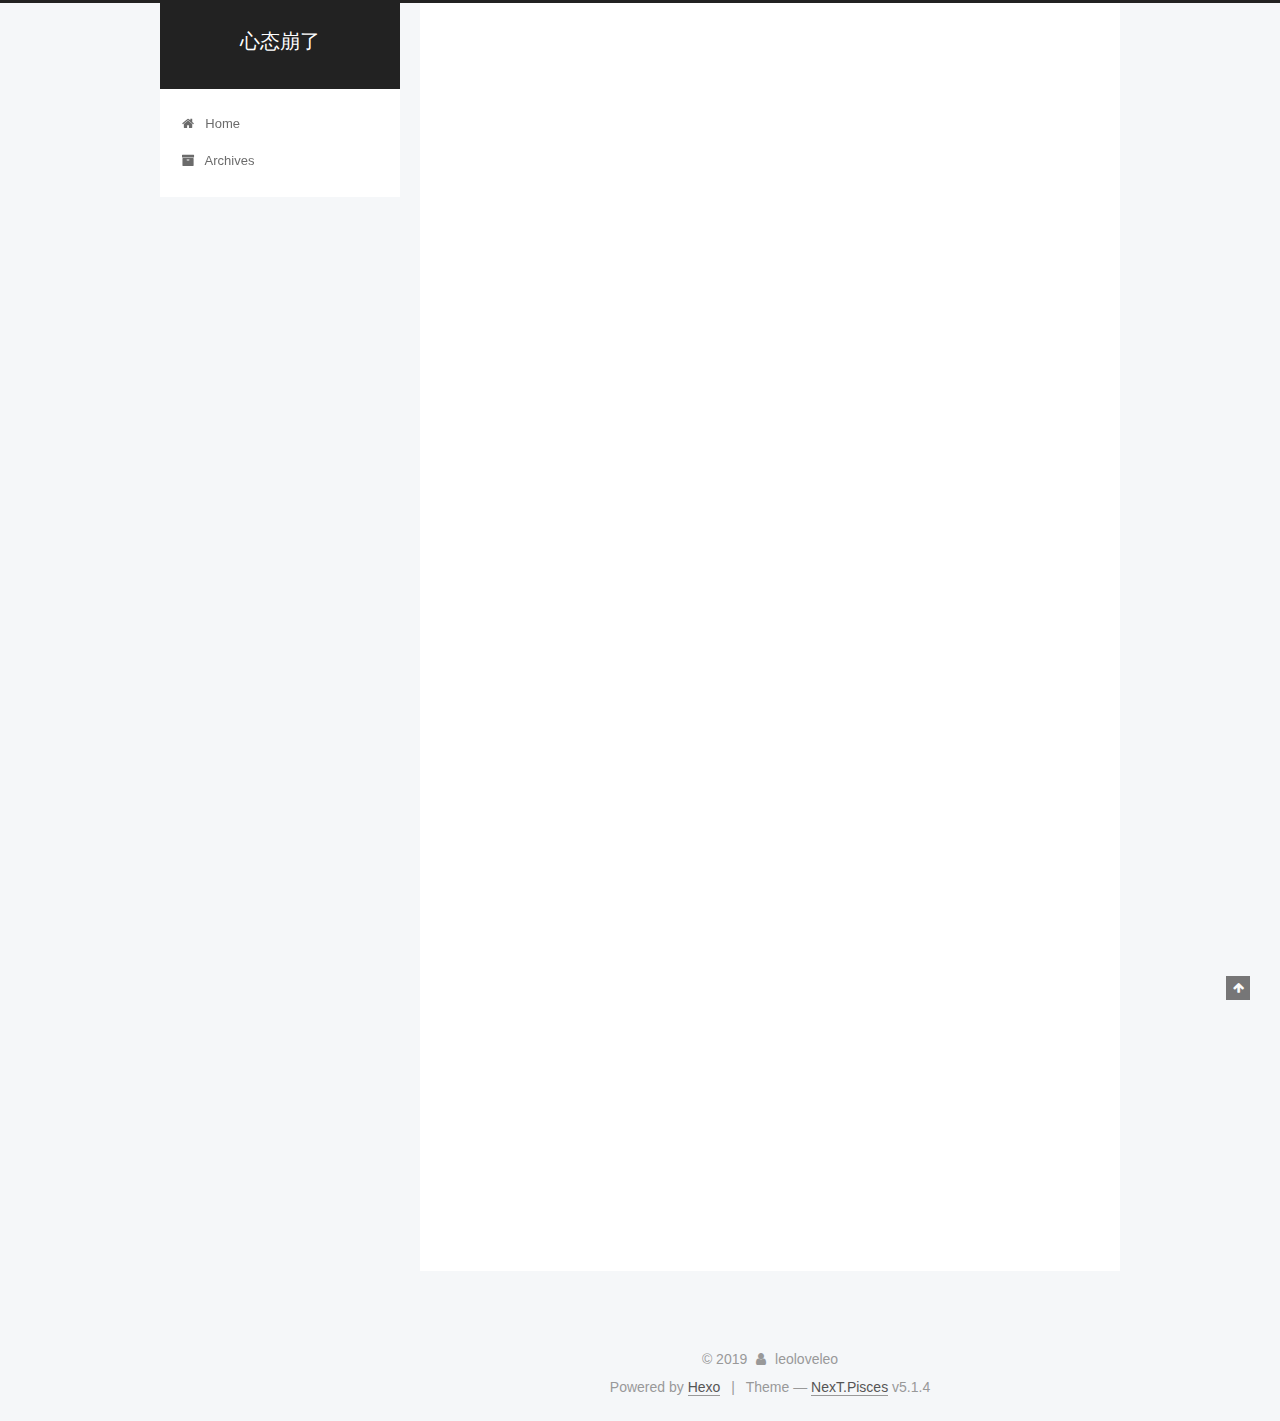
==== commit b448d1e1: "Site updated: 2019-11-17 23:45:22" ====
--- a/index.html
+++ b/index.html
@@ -5,7 +5,7 @@
   
 
 
-<html class="theme-next gemini use-motion" lang="zh">
+<html class="theme-next pisces use-motion" lang="zh">
 <head>
   <meta charset="UTF-8"/>
 <meta http-equiv="X-UA-Compatible" content="IE=edge" />
@@ -92,7 +92,7 @@
   var NexT = window.NexT || {};
   var CONFIG = {
     root: '/',
-    scheme: 'Gemini',
+    scheme: 'Pisces',
     version: '5.1.4',
     sidebar: {"position":"left","display":"post","offset":12,"b2t":false,"scrollpercent":false,"onmobile":false},
     fancybox: true,
@@ -571,7 +571,7 @@
 
 
 
-  <div class="theme-info">Theme &mdash; <a class="theme-link" target="_blank" href="https://github.com/iissnan/hexo-theme-next">NexT.Gemini</a> v5.1.4</div>
+  <div class="theme-info">Theme &mdash; <a class="theme-link" target="_blank" href="https://github.com/iissnan/hexo-theme-next">NexT.Pisces</a> v5.1.4</div>
 
 
 
--- a/css/main.css
+++ b/css/main.css
@@ -189,7 +189,7 @@
   font-size: 14px;
   line-height: 2;
   color: #555;
-  background: #eee;
+  background: #f5f7f9;
 }
 @media (max-width: 767px) {
   body {
@@ -445,7 +445,7 @@
 .header-inner {
   margin: 0 auto;
   padding: 100px 0 70px;
-  width: calc(100% - 252px);
+  width: 700px;
 }
 @media (min-width: 1600px) {
   .container .header-inner {
@@ -457,7 +457,7 @@
 }
 .main-inner {
   margin: 0 auto;
-  width: calc(100% - 252px);
+  width: 700px;
 }
 @media (min-width: 1600px) {
   .container .main-inner {
@@ -474,7 +474,7 @@
 .footer-inner {
   box-sizing: border-box;
   margin: 20px auto;
-  width: calc(100% - 252px);
+  width: 700px;
 }
 @media (min-width: 1600px) {
   .container .footer-inner {
@@ -1823,7 +1823,7 @@
   width: 4px;
   height: 4px;
   border-radius: 50%;
-  background: #ffff5c;
+  background: #2bff4b;
 }
 .links-of-blogroll {
   font-size: 13px;
@@ -2346,6 +2346,16 @@
   transform: translate(-50%, -50%);
   color: #ccc;
 }
+@media (min-width: 768px) and (max-width: 991px) {
+  .busuanzi-count {
+    width: auto;
+  }
+}
+@media (max-width: 767px) {
+  .busuanzi-count {
+    width: auto;
+  }
+}
 .site-uv,
 .site-pv,
 .page-pv {
@@ -2589,7 +2599,7 @@
 .header {
   position: relative;
   margin: 0 auto;
-  width: 75%;
+  width: 960px;
 }
 @media (min-width: 768px) and (max-width: 991px) {
   .header {
@@ -2608,7 +2618,7 @@
   padding: 0;
   width: 240px;
   background: #fff;
-  box-shadow: 0 2px 2px 0 rgba(0,0,0,0.12), 0 3px 1px -2px rgba(0,0,0,0.06), 0 1px 5px 0 rgba(0,0,0,0.12);
+  box-shadow: initial;
   border-radius: initial;
 }
 @media (min-width: 1600px) {
@@ -2649,7 +2659,7 @@
   }
 }
 .container .main-inner {
-  width: 75%;
+  width: 960px;
 }
 @media (min-width: 768px) and (max-width: 991px) {
   .container .main-inner {
@@ -2665,10 +2675,10 @@
   float: right;
   box-sizing: border-box;
   padding: 40px;
-  width: calc(100% - 252px);
+  width: 700px;
   background: #fff;
   min-height: 700px;
-  box-shadow: 0 2px 2px 0 rgba(0,0,0,0.12), 0 3px 1px -2px rgba(0,0,0,0.06), 0 1px 5px 0 rgba(0,0,0,0.12);
+  box-shadow: initial;
   border-radius: initial;
 }
 @media (min-width: 768px) and (max-width: 991px) {
@@ -2691,7 +2701,7 @@
   float: left;
   margin-top: 300px;
   width: 240px;
-  background: #eee;
+  background: #f5f7f9;
   box-shadow: none;
 }
 @media (min-width: 768px) and (max-width: 991px) {
@@ -2708,7 +2718,7 @@
   display: none;
 }
 .footer-inner {
-  width: 75%;
+  width: 960px;
   padding-left: 260px;
 }
 @media (min-width: 768px) and (max-width: 991px) {
@@ -2849,7 +2859,7 @@
   width: 240px;
   color: #555;
   background: #fff;
-  box-shadow: 0 2px 2px 0 rgba(0,0,0,0.12), 0 3px 1px -2px rgba(0,0,0,0.06), 0 1px 5px 0 rgba(0,0,0,0.12), 0 -1px 0.5px 0 rgba(0,0,0,0.09);
+  box-shadow: initial;
   border-radius: initial;
   opacity: 0;
 }
@@ -2976,148 +2986,8 @@
   white-space: nowrap;
   text-overflow: ellipsis;
 }
-.content-wrap {
-  padding: initial;
-  background: initial;
-  box-shadow: initial;
-  border-radius: initial;
-}
-.post-block {
-  padding: 40px;
-  background: #fff;
-  box-shadow: 0 2px 2px 0 rgba(0,0,0,0.12), 0 3px 1px -2px rgba(0,0,0,0.06), 0 1px 5px 0 rgba(0,0,0,0.12);
-  border-radius: initial;
-}
-#posts > article + article .post-block {
-  margin-top: 12px;
-  box-shadow: 0 2px 2px 0 rgba(0,0,0,0.12), 0 3px 1px -2px rgba(0,0,0,0.06), 0 1px 5px 0 rgba(0,0,0,0.12), 0 -1px 0.5px 0 rgba(0,0,0,0.09);
-  border-radius: initial;
-}
-.comments {
-  padding: 40px;
-  margin: initial;
-  margin-top: 12px;
-  background: #fff;
-  box-shadow: 0 2px 2px 0 rgba(0,0,0,0.12), 0 3px 1px -2px rgba(0,0,0,0.06), 0 1px 5px 0 rgba(0,0,0,0.12), 0 -1px 0.5px 0 rgba(0,0,0,0.09);
-  border-radius: initial;
-}
-.posts-expand {
-  padding-top: initial;
-}
-.post-nav-divider {
-  width: 4%;
-}
-.post-nav-item {
-  width: 48%;
-}
-.post-eof,
-.post-spread {
-  display: none !important;
-}
-.pagination {
-  margin: 12px 0 0;
-  border-top: initial;
-  background: #fff;
-  box-shadow: 0 2px 2px 0 rgba(0,0,0,0.12), 0 3px 1px -2px rgba(0,0,0,0.06), 0 1px 5px 0 rgba(0,0,0,0.12), 0 -1px 0.5px 0 rgba(0,0,0,0.09);
-  border-radius: initial;
-  padding: 10px 0 10px;
-}
-.pagination .prev,
-.pagination .next,
-.pagination .page-number {
-  margin-bottom: initial;
-  top: initial;
-}
-.main {
-  padding-bottom: initial;
-}
-.footer {
-  bottom: auto;
-}
-.post-header h1,
-.post-header h2 {
-  margin: initial;
-}
-.posts-expand .post-title-link {
-  line-height: inherit;
-}
-.posts-expand .post-title {
-  font-size: 1.7em;
-}
-.post-body h1 {
-  font-size: 1.6em;
-  border-bottom: 1px solid #eee;
-}
-.post-body h2 {
-  font-size: 1.45em;
-  border-bottom: 1px solid #eee;
-}
-.post-body h3 {
-  font-size: 1.3em;
-  border-bottom: 1px dotted #eee;
-}
-.post-body h4 {
-  font-size: 1.2em;
-}
-.post-body h5 {
-  font-size: 1.07em;
-}
-.post-body h6 {
-  font-size: 1.03em;
-}
-@media (min-width: 768px) and (max-width: 991px) {
-  .content-wrap {
-    padding: 10px;
-  }
-  .posts-expand {
-    margin: initial;
-  }
-  .posts-expand .post-button {
-    margin-top: 20px;
-  }
-  .post-block {
-    padding: 20px;
-    box-shadow: 0 2px 2px 0 rgba(0,0,0,0.12), 0 3px 1px -2px rgba(0,0,0,0.06), 0 1px 5px 0 rgba(0,0,0,0.12), 0 -1px 0.5px 0 rgba(0,0,0,0.09);
-    border-radius: initial;
-  }
-  #posts > article + article .post-block {
-    margin-top: 10px;
-  }
-  .comments {
-    margin-top: 10px;
-    padding: 10px 20px;
-  }
-  .pagination {
-    margin: 10px 0 0;
-  }
-}
-@media (max-width: 767px) {
-  .content-wrap {
-    padding: 8px;
-  }
-  .posts-expand {
-    margin: initial;
-  }
-  .posts-expand .post-button {
-    margin-top: 12px;
-  }
-  .posts-expand img {
-    padding: initial !important;
-  }
-  .post-block {
-    padding: 12px;
-    min-height: auto;
-    box-shadow: 0 2px 2px 0 rgba(0,0,0,0.12), 0 3px 1px -2px rgba(0,0,0,0.06), 0 1px 5px 0 rgba(0,0,0,0.12), 0 -1px 0.5px 0 rgba(0,0,0,0.09);
-    border-radius: initial;
-  }
-  #posts > article + article .post-block {
-    margin-top: 8px;
-  }
-  .comments {
-    margin-top: 8px;
-    padding: 0 12px;
-  }
-  .pagination {
-    margin: 8px 0 0;
-  }
-}
+@media (max-width: 767px) {
+  .post-body {
+    text-align: justify;
+  }
+}
